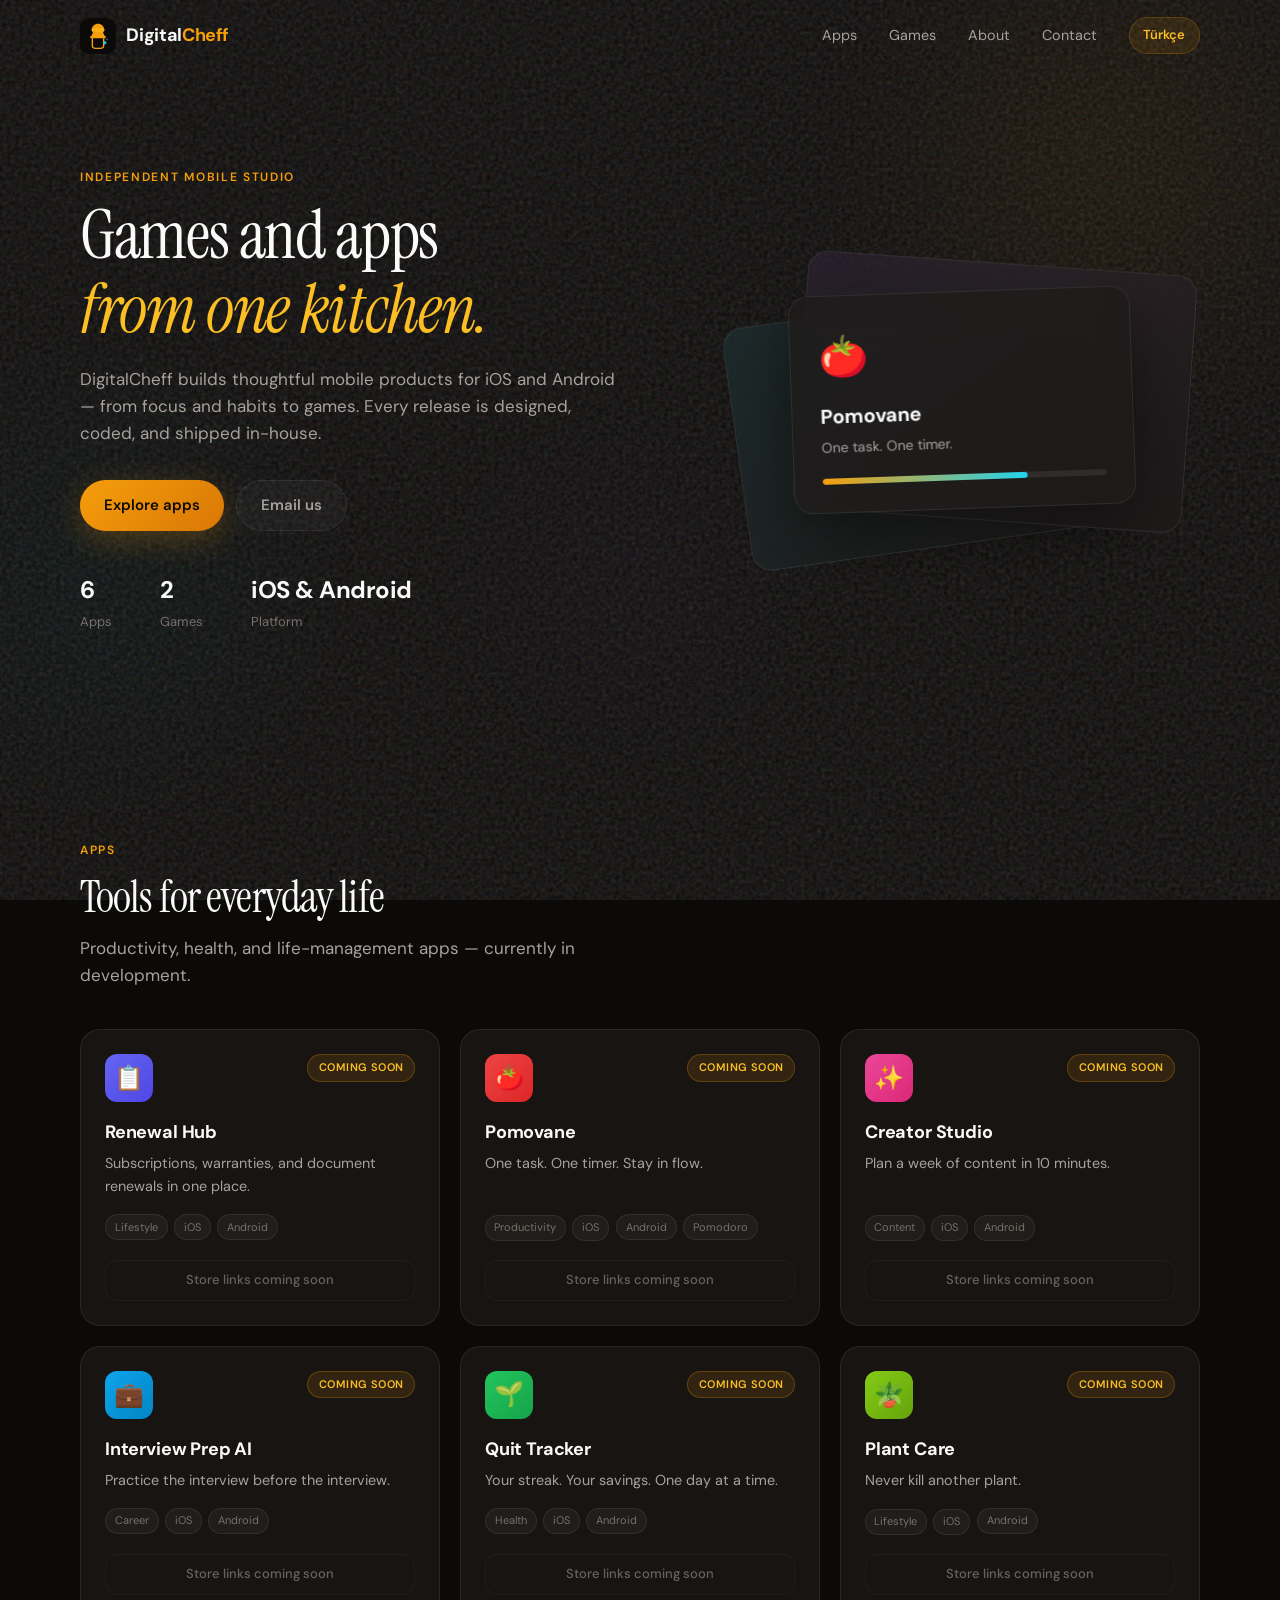
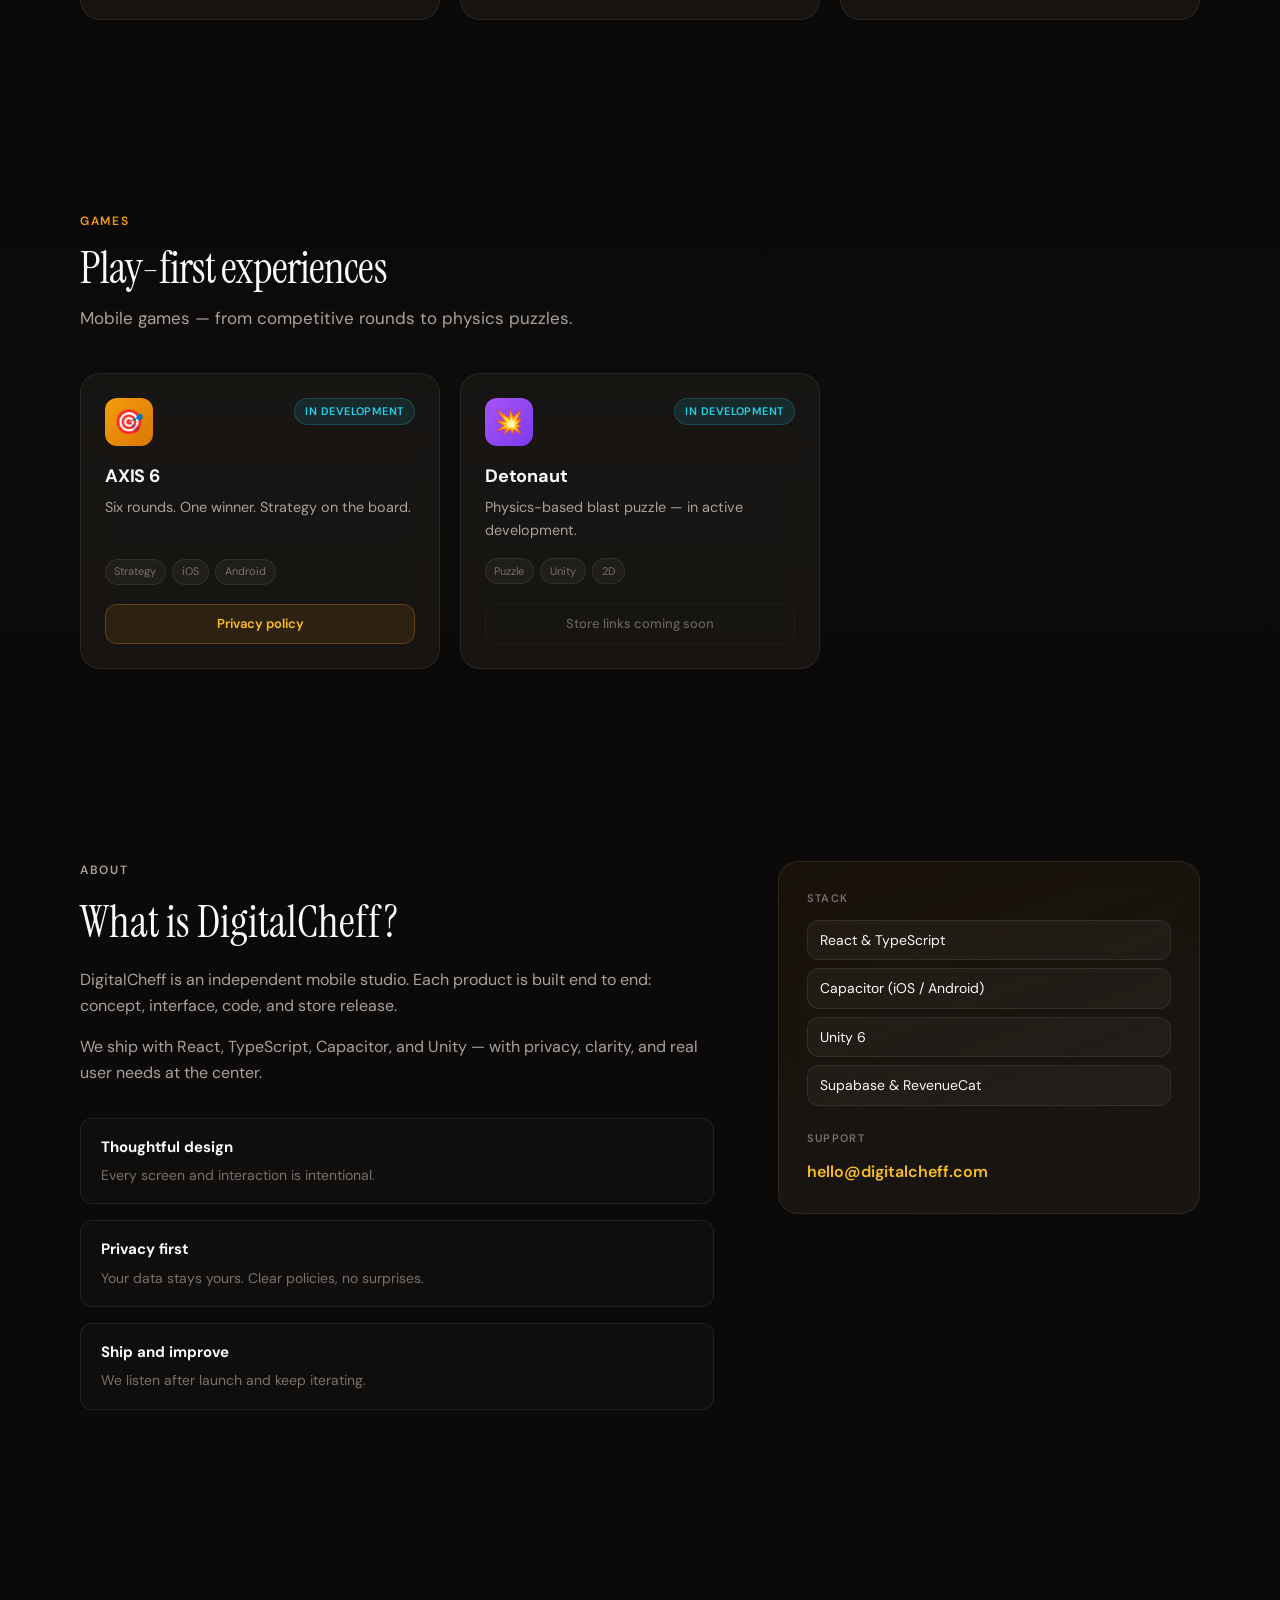
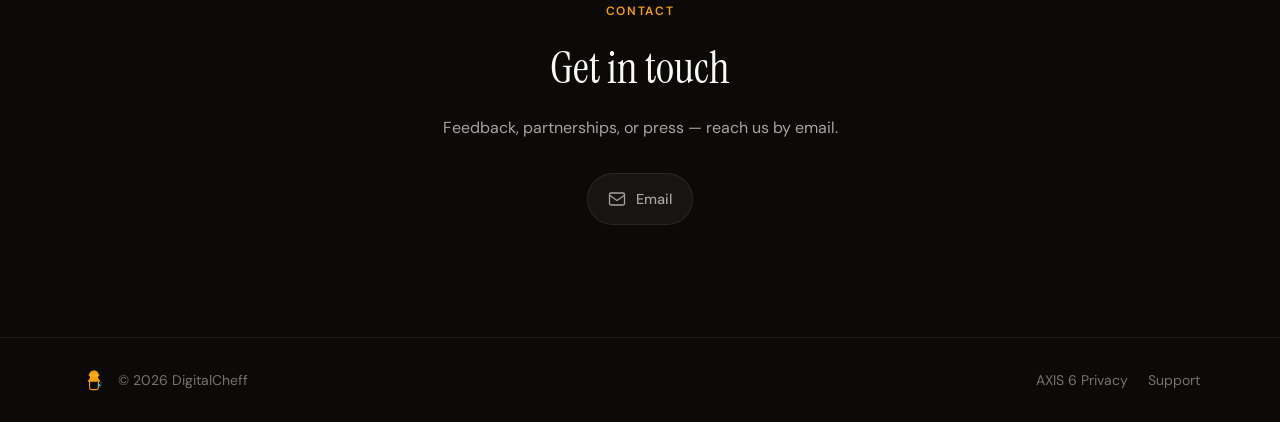
==== index.html @ 2f3b3ef0 "Add mobile hero spotlight with featured app cards. Replace broken absolute card stack on small scree" ====
<!DOCTYPE html>
<html lang="en">
<head>
  <meta charset="UTF-8">
  <meta name="viewport" content="width=device-width, initial-scale=1.0, viewport-fit=cover">
  <title>DigitalCheff — Mobile Games & Apps Studio</title>
  <meta name="description" content="DigitalCheff — independent mobile games and apps studio. Pomovane, Renewal Hub, AXIS 6, and more.">
  <meta name="theme-color" content="#0c0a09">
  <meta property="og:title" content="DigitalCheff">
  <meta property="og:description" content="Independent mobile studio — products we design, build, and ship for iOS and Android.">
  <meta property="og:type" content="website">
  <meta property="og:url" content="https://digitalcheff.com">
  <link rel="icon" href="/favicon.svg" type="image/svg+xml">
  <link rel="preconnect" href="https://fonts.googleapis.com">
  <link rel="preconnect" href="https://fonts.gstatic.com" crossorigin>
  <link href="https://fonts.googleapis.com/css2?family=DM+Sans:ital,opsz,wght@0,9..40,400;0,9..40,500;0,9..40,600;0,9..40,700;1,9..40,400&family=Instrument+Serif:ital@0;1&display=swap" rel="stylesheet">
  <link rel="stylesheet" href="/assets/css/style.css?v=5">
</head>
<body>
  <a class="skip-link" href="#main" data-i18n="skip">Skip to content</a>

  <div class="ambient" aria-hidden="true">
    <div class="ambient__orb ambient__orb--1"></div>
    <div class="ambient__orb ambient__orb--2"></div>
    <div class="ambient__orb ambient__orb--3"></div>
    <div class="ambient__noise"></div>
  </div>

  <header class="site-header" id="top">
    <div class="container site-header__inner">
      <a class="brand" href="#top" data-i18n-aria="brandAria">
        <img class="brand__mark" src="/favicon.svg" alt="" width="36" height="36">
        <span class="brand__text">Digital<span class="brand__accent">Cheff</span></span>
      </a>
      <nav class="site-nav" aria-label="Main menu" data-i18n-aria="nav.main">
        <a href="#apps" data-i18n="nav.apps">Apps</a>
        <a href="#games" data-i18n="nav.games">Games</a>
        <a href="#about" data-i18n="nav.about">About</a>
        <a href="#contact" data-i18n="nav.contact">Contact</a>
        <button class="lang-toggle" id="lang-toggle" type="button" aria-label="Türkçe">Türkçe</button>
      </nav>
      <div class="header-actions">
        <button class="lang-toggle lang-toggle--mobile-header" id="lang-toggle-mobile" type="button" aria-label="Türkçe">TR</button>
        <button class="menu-toggle" type="button" aria-expanded="false" aria-controls="mobile-nav" data-i18n-aria="nav.menuOpen">
          <span></span><span></span>
        </button>
      </div>
    </div>
    <nav class="mobile-nav" id="mobile-nav" hidden aria-label="Mobile menu">
      <a href="#apps" data-i18n="nav.apps">Apps</a>
      <a href="#games" data-i18n="nav.games">Games</a>
      <a href="#about" data-i18n="nav.about">About</a>
      <a href="#contact" data-i18n="nav.contact">Contact</a>
    </nav>
  </header>

  <main id="main">
    <section class="hero">
      <div class="container hero__grid">
        <div class="hero__copy">
          <p class="eyebrow" data-i18n="hero.eyebrow">Independent mobile studio</p>

          <div class="hero-spotlight" aria-hidden="true">
            <article class="spotlight-card spotlight-card--lead">
              <div class="spotlight-card__icon">🍅</div>
              <div class="spotlight-card__body">
                <p class="spotlight-card__eyebrow" data-i18n="hero.spotlightLabel">Featured app</p>
                <p class="spotlight-card__name">Pomovane</p>
                <p class="spotlight-card__tag" data-i18n="hero.spotlightPomovane">One task. One timer. Stay in flow.</p>
                <div class="spotlight-card__bar" role="presentation"><span></span></div>
              </div>
            </article>
            <div class="spotlight-row">
              <article class="spotlight-card spotlight-card--compact">
                <span class="spotlight-card__chip" style="background: linear-gradient(135deg, #f59e0b, #d97706)">🎯</span>
                <span class="spotlight-card__compact-name">AXIS 6</span>
              </article>
              <article class="spotlight-card spotlight-card--compact">
                <span class="spotlight-card__chip" style="background: linear-gradient(135deg, #6366f1, #4f46e5)">📋</span>
                <span class="spotlight-card__compact-name">Renewal Hub</span>
              </article>
            </div>
          </div>

          <h1 class="hero__title">
            <span data-i18n="hero.titleBefore">Games and apps</span><br>
            <em data-i18n="hero.titleEm">from one kitchen.</em>
          </h1>
          <p class="hero__lead" data-i18n="hero.lead">
            DigitalCheff builds thoughtful mobile products for iOS and Android — from focus and habits to games. Every release is designed, coded, and shipped in-house.
          </p>
          <div class="hero__actions">
            <a class="btn btn--primary" href="#apps" data-i18n="hero.cta">Explore apps</a>
            <a class="btn btn--ghost" href="mailto:hello@digitalcheff.com" data-i18n="hero.emailCta">Email us</a>
          </div>
          <dl class="hero__stats">
            <div>
              <dt>6</dt>
              <dd data-i18n="hero.statApps">Apps</dd>
            </div>
            <div>
              <dt>2</dt>
              <dd data-i18n="hero.statGames">Games</dd>
            </div>
            <div>
              <dt>iOS &amp; Android</dt>
              <dd data-i18n="hero.statPlatform">Platform</dd>
            </div>
          </dl>
        </div>
        <div class="hero__visual hero__visual--desktop" aria-hidden="true">
          <div class="hero-stack">
            <div class="hero-card hero-card--back"></div>
            <div class="hero-card hero-card--mid"></div>
            <div class="hero-card hero-card--front">
              <div class="hero-card__icon">🍅</div>
              <p class="hero-card__label">Pomovane</p>
              <p class="hero-card__tag">One task. One timer.</p>
              <div class="hero-card__bar" role="presentation"><span></span></div>
            </div>
          </div>
        </div>
      </div>
    </section>

    <section class="section" id="apps">
      <div class="container">
        <header class="section__header reveal">
          <p class="eyebrow" data-i18n="apps.eyebrow">Apps</p>
          <h2 data-i18n="apps.title">Tools for everyday life</h2>
          <p class="section__lead" data-i18n="apps.lead">Productivity, health, and life-management apps — currently in development.</p>
        </header>
        <div class="product-grid" id="apps-grid"></div>
      </div>
    </section>

    <section class="section section--alt" id="games">
      <div class="container">
        <header class="section__header reveal">
          <p class="eyebrow" data-i18n="games.eyebrow">Games</p>
          <h2 data-i18n="games.title">Play-first experiences</h2>
          <p class="section__lead" data-i18n="games.lead">Mobile games — from competitive rounds to physics puzzles.</p>
        </header>
        <div class="product-grid product-grid--games" id="games-grid"></div>
      </div>
    </section>

    <section class="section" id="about">
      <div class="container about">
        <div class="about__copy reveal">
          <p class="eyebrow" data-i18n="about.eyebrow">About</p>
          <h2 data-i18n="about.title">What is DigitalCheff?</h2>
          <p data-i18n="about.p1">
            DigitalCheff is an independent mobile studio. Each product is built end to end: concept, interface, code, and store release.
          </p>
          <p data-i18n="about.p2">
            We ship with React, TypeScript, Capacitor, and Unity — with privacy, clarity, and real user needs at the center.
          </p>
          <ul class="about__values" id="about-values"></ul>
        </div>
        <aside class="about__panel reveal reveal--delay">
          <div class="about__panel-inner">
            <p class="about__panel-label" data-i18n="about.tech">Stack</p>
            <ul class="tech-list">
              <li>React &amp; TypeScript</li>
              <li>Capacitor (iOS / Android)</li>
              <li>Unity 6</li>
              <li>Supabase &amp; RevenueCat</li>
            </ul>
            <p class="about__panel-label" data-i18n="about.support">Support</p>
            <a class="about__email" href="mailto:hello@digitalcheff.com">hello@digitalcheff.com</a>
          </div>
        </aside>
      </div>
    </section>

    <section class="section section--contact" id="contact">
      <div class="container contact reveal">
        <div class="contact__inner">
          <p class="eyebrow" data-i18n="contact.eyebrow">Contact</p>
          <h2 data-i18n="contact.title">Get in touch</h2>
          <p class="contact__lead" data-i18n="contact.lead">Feedback, partnerships, or press — reach us by email.</p>
          <div class="social-grid" id="social-grid"></div>
        </div>
      </div>
    </section>
  </main>

  <footer class="site-footer">
    <div class="container site-footer__inner">
      <div class="site-footer__brand">
        <img src="/favicon.svg" alt="" width="28" height="28">
        <span>© <span id="year"></span> DigitalCheff</span>
      </div>
      <nav class="site-footer__links" aria-label="Footer links" data-i18n-aria="nav.footer">
        <a href="/axis6-privacy/" data-i18n="footer.axisPrivacy">AXIS 6 Privacy</a>
        <a href="mailto:hello@digitalcheff.com" data-i18n="footer.support">Support</a>
      </nav>
    </div>
  </footer>

  <script src="/assets/js/main.js?v=5" type="module"></script>
</body>
</html>
---- assets/css/style.css ----
/* DigitalCheff — portfolio site */

:root {
  --bg: #0c0a09;
  --bg-elevated: #14110f;
  --bg-card: rgba(28, 25, 23, 0.72);
  --border: rgba(255, 255, 255, 0.08);
  --border-hover: rgba(245, 158, 11, 0.35);
  --text: #fafaf9;
  --text-muted: #a8a29e;
  --text-dim: #78716c;
  --amber: #f59e0b;
  --amber-soft: #fbbf24;
  --amber-glow: rgba(245, 158, 11, 0.18);
  --cyan: #22d3ee;
  --radius: 1.25rem;
  --radius-sm: 0.75rem;
  --font-sans: "DM Sans", ui-sans-serif, system-ui, sans-serif;
  --font-display: "Instrument Serif", Georgia, serif;
  --header-h: 4.5rem;
  --container: min(1120px, calc(100% - 2.5rem));
  --ease: cubic-bezier(0.22, 1, 0.36, 1);
}

*, *::before, *::after { box-sizing: border-box; }

html {
  scroll-behavior: smooth;
  -webkit-text-size-adjust: 100%;
}

body {
  margin: 0;
  font-family: var(--font-sans);
  font-size: 1rem;
  line-height: 1.6;
  color: var(--text);
  background: var(--bg);
  overflow-x: hidden;
}

img { display: block; max-width: 100%; }

a { color: inherit; text-decoration: none; }

button { font: inherit; cursor: pointer; border: none; background: none; color: inherit; }

.container { width: var(--container); margin-inline: auto; }

.skip-link {
  position: absolute;
  left: -9999px;
  top: 0;
  z-index: 100;
  padding: 0.75rem 1rem;
  background: var(--amber);
  color: var(--bg);
  border-radius: var(--radius-sm);
}
.skip-link:focus { left: 1rem; top: 1rem; }

/* Ambient background */
.ambient {
  position: fixed;
  inset: 0;
  z-index: -1;
  overflow: hidden;
  pointer-events: none;
}

.ambient__orb {
  position: absolute;
  border-radius: 50%;
  filter: blur(80px);
  opacity: 0.45;
}

.ambient__orb--1 {
  width: 42vw;
  height: 42vw;
  top: -12%;
  right: -8%;
  background: radial-gradient(circle, var(--amber-glow), transparent 70%);
}

.ambient__orb--2 {
  width: 36vw;
  height: 36vw;
  bottom: 10%;
  left: -10%;
  background: radial-gradient(circle, rgba(34, 211, 238, 0.12), transparent 70%);
}

.ambient__orb--3 {
  width: 28vw;
  height: 28vw;
  top: 45%;
  left: 35%;
  background: radial-gradient(circle, rgba(168, 85, 247, 0.08), transparent 70%);
}

.ambient__noise {
  position: absolute;
  inset: 0;
  opacity: 0.35;
  background-image: url("data:image/svg+xml,%3Csvg viewBox='0 0 256 256' xmlns='http://www.w3.org/2000/svg'%3E%3Cfilter id='n'%3E%3CfeTurbulence type='fractalNoise' baseFrequency='0.85' numOctaves='4' stitchTiles='stitch'/%3E%3C/filter%3E%3Crect width='100%25' height='100%25' filter='url(%23n)' opacity='0.5'/%3E%3C/svg%3E");
}

/* Header */
.site-header {
  position: sticky;
  top: 0;
  z-index: 50;
  height: var(--header-h);
  padding-top: env(safe-area-inset-top, 0);
  border-bottom: 1px solid transparent;
  transition: border-color 0.3s var(--ease), background 0.3s var(--ease), backdrop-filter 0.3s;
}

.site-header.is-scrolled {
  background: rgba(12, 10, 9, 0.82);
  backdrop-filter: blur(16px);
  border-bottom-color: var(--border);
}

.site-header__inner {
  display: flex;
  align-items: center;
  justify-content: space-between;
  height: 100%;
}

.brand {
  display: flex;
  align-items: center;
  gap: 0.65rem;
  font-weight: 700;
  font-size: 1.125rem;
  letter-spacing: -0.02em;
}

.brand__mark { border-radius: 0.5rem; }

.brand__accent { color: var(--amber); }

.site-nav {
  display: flex;
  align-items: center;
  gap: 2rem;
}

.site-nav a {
  font-size: 0.9rem;
  color: var(--text-muted);
  transition: color 0.2s;
}

.site-nav a:hover { color: var(--text); }

.lang-toggle {
  padding: 0.45rem 0.85rem;
  border-radius: 999px;
  font-size: 0.8125rem;
  font-weight: 600;
  color: var(--amber-soft);
  background: rgba(245, 158, 11, 0.1);
  border: 1px solid rgba(245, 158, 11, 0.22);
  transition: background 0.2s, color 0.2s, border-color 0.2s;
}

.lang-toggle:hover {
  background: rgba(245, 158, 11, 0.18);
  color: var(--text);
}

.header-actions {
  display: none;
  align-items: center;
  gap: 0.5rem;
}

.lang-toggle--mobile-header { display: none; }

.menu-toggle {
  display: none;
  flex-direction: column;
  gap: 5px;
  padding: 0.5rem;
}

.menu-toggle span {
  display: block;
  width: 22px;
  height: 2px;
  background: var(--text);
  border-radius: 2px;
  transition: transform 0.25s var(--ease), opacity 0.25s;
}

.menu-toggle[aria-expanded="true"] span:first-child {
  transform: translateY(3.5px) rotate(45deg);
}
.menu-toggle[aria-expanded="true"] span:last-child {
  transform: translateY(-3.5px) rotate(-45deg);
}

.mobile-nav {
  display: none;
  flex-direction: column;
  gap: 0.25rem;
  padding: 0.75rem 1.25rem 1.25rem;
  border-bottom: 1px solid var(--border);
  background: rgba(12, 10, 9, 0.95);
  backdrop-filter: blur(16px);
}

.mobile-nav:not([hidden]) { display: flex; }

.mobile-nav a {
  padding: 0.75rem 0;
  color: var(--text-muted);
  font-size: 1rem;
  border-bottom: 1px solid var(--border);
}
.mobile-nav a:last-child { border-bottom: none; }

/* Typography helpers */
.eyebrow {
  margin: 0 0 0.75rem;
  font-size: 0.75rem;
  font-weight: 600;
  letter-spacing: 0.14em;
  text-transform: uppercase;
  color: var(--amber);
}

/* Hero */
.hero {
  padding: clamp(3rem, 8vw, 6rem) 0 clamp(4rem, 10vw, 7rem);
}

.hero__grid {
  display: grid;
  grid-template-columns: 1.1fr 0.9fr;
  gap: clamp(2rem, 5vw, 4rem);
  align-items: center;
}

.hero__title {
  margin: 0 0 1.25rem;
  font-family: var(--font-display);
  font-size: clamp(2.5rem, 5.5vw, 4.25rem);
  font-weight: 400;
  line-height: 1.08;
  letter-spacing: -0.02em;
}

.hero__title em {
  font-style: italic;
  color: var(--amber-soft);
}

.hero__lead {
  margin: 0 0 2rem;
  max-width: 34rem;
  font-size: 1.0625rem;
  color: var(--text-muted);
}

.hero__actions {
  display: flex;
  flex-wrap: wrap;
  gap: 0.75rem;
  margin-bottom: 2.5rem;
}

.btn {
  display: inline-flex;
  align-items: center;
  justify-content: center;
  padding: 0.8rem 1.5rem;
  border-radius: 999px;
  font-size: 0.9375rem;
  font-weight: 600;
  transition: transform 0.2s var(--ease), background 0.2s, border-color 0.2s, box-shadow 0.2s;
}

.btn:active { transform: scale(0.98); }

.btn--primary {
  background: linear-gradient(135deg, var(--amber), #d97706);
  color: var(--bg);
  box-shadow: 0 8px 32px rgba(245, 158, 11, 0.25);
}

.btn--primary:hover {
  box-shadow: 0 12px 40px rgba(245, 158, 11, 0.35);
}

.btn--ghost {
  border: 1px solid var(--border);
  color: var(--text-muted);
  background: rgba(255, 255, 255, 0.03);
}

.btn--ghost:hover {
  border-color: var(--border-hover);
  color: var(--text);
}

.hero__stats {
  display: flex;
  gap: clamp(1.5rem, 4vw, 3rem);
  margin: 0;
}

.hero__stats dt {
  margin: 0;
  font-size: 1.5rem;
  font-weight: 700;
  color: var(--text);
  letter-spacing: -0.02em;
}

.hero__stats dd {
  margin: 0.15rem 0 0;
  font-size: 0.8125rem;
  color: var(--text-dim);
}

/* Hero visual cards — desktop stack */
.hero__visual--desktop {
  position: relative;
  min-height: 340px;
  display: flex;
  align-items: center;
  justify-content: center;
}

.hero-stack {
  position: relative;
  width: 100%;
  height: 100%;
  min-height: 340px;
  display: flex;
  align-items: center;
  justify-content: center;
}

.hero-card {
  position: absolute;
  border-radius: var(--radius);
  border: 1px solid var(--border);
  background: var(--bg-card);
  backdrop-filter: blur(20px);
}

.hero-card--back {
  width: 78%;
  height: 72%;
  transform: rotate(-8deg) translate(-12%, 8%);
  background: linear-gradient(145deg, rgba(34, 211, 238, 0.08), rgba(28, 25, 23, 0.6));
}

.hero-card--mid {
  width: 82%;
  height: 76%;
  transform: rotate(4deg) translate(8%, -4%);
  background: linear-gradient(145deg, rgba(168, 85, 247, 0.08), rgba(28, 25, 23, 0.65));
}

.hero-card--front {
  width: 72%;
  padding: 1.75rem;
  transform: rotate(-2deg);
  box-shadow: 0 24px 64px rgba(0, 0, 0, 0.45);
}

.hero-card__icon {
  font-size: 2.5rem;
  margin-bottom: 0.75rem;
}

.hero-card__label {
  margin: 0;
  font-weight: 700;
  font-size: 1.25rem;
}

.hero-card__tag {
  margin: 0.25rem 0 1.25rem;
  font-size: 0.875rem;
  color: var(--text-muted);
}

.hero-card__bar {
  height: 6px;
  border-radius: 999px;
  background: rgba(255, 255, 255, 0.08);
  overflow: hidden;
}

.hero-card__bar span {
  display: block;
  width: 72%;
  height: 100%;
  border-radius: inherit;
  background: linear-gradient(90deg, var(--amber), var(--cyan));
}

/* Mobile hero spotlight */
.hero-spotlight {
  display: none;
}

.spotlight-card--lead {
  display: flex;
  gap: 1rem;
  align-items: flex-start;
  padding: 1.1rem 1.15rem;
  border-radius: var(--radius);
  border: 1px solid rgba(245, 158, 11, 0.28);
  background:
    linear-gradient(145deg, rgba(245, 158, 11, 0.12), rgba(28, 25, 23, 0.94));
  box-shadow:
    0 18px 44px rgba(0, 0, 0, 0.32),
    inset 0 1px 0 rgba(255, 255, 255, 0.06);
}

.spotlight-card__icon {
  width: 3.35rem;
  height: 3.35rem;
  display: grid;
  place-items: center;
  font-size: 1.7rem;
  border-radius: 0.9rem;
  background: linear-gradient(135deg, #ef4444, #b91c1c);
  box-shadow: 0 8px 20px rgba(239, 68, 68, 0.28);
  flex-shrink: 0;
}

.spotlight-card__body {
  flex: 1;
  min-width: 0;
}

.spotlight-card__eyebrow {
  margin: 0 0 0.2rem;
  font-size: 0.625rem;
  font-weight: 700;
  letter-spacing: 0.12em;
  text-transform: uppercase;
  color: var(--amber-soft);
}

.spotlight-card__name {
  margin: 0;
  font-size: 1.125rem;
  font-weight: 700;
  letter-spacing: -0.02em;
}

.spotlight-card__tag {
  margin: 0.2rem 0 0.75rem;
  font-size: 0.8125rem;
  line-height: 1.45;
  color: var(--text-muted);
}

.spotlight-card__bar {
  height: 5px;
  border-radius: 999px;
  background: rgba(255, 255, 255, 0.08);
  overflow: hidden;
}

.spotlight-card__bar span {
  display: block;
  width: 68%;
  height: 100%;
  border-radius: inherit;
  background: linear-gradient(90deg, var(--amber), var(--cyan));
}

.spotlight-row {
  display: grid;
  grid-template-columns: 1fr 1fr;
  gap: 0.65rem;
}

.spotlight-card--compact {
  display: flex;
  align-items: center;
  gap: 0.6rem;
  padding: 0.8rem 0.85rem;
  border-radius: var(--radius-sm);
  border: 1px solid var(--border);
  background: rgba(28, 25, 23, 0.82);
  min-width: 0;
}

.spotlight-card__chip {
  width: 2rem;
  height: 2rem;
  display: grid;
  place-items: center;
  border-radius: 0.55rem;
  font-size: 1rem;
  flex-shrink: 0;
}

.spotlight-card__compact-name {
  font-size: 0.8125rem;
  font-weight: 600;
  color: var(--text);
  white-space: nowrap;
  overflow: hidden;
  text-overflow: ellipsis;
}

/* Sections */
.section {
  padding: clamp(4rem, 8vw, 6rem) 0;
}

.section--alt {
  background: linear-gradient(180deg, transparent, rgba(255, 255, 255, 0.015), transparent);
}

.section--contact {
  padding-bottom: clamp(5rem, 10vw, 7rem);
}

.section__header {
  max-width: 36rem;
  margin-bottom: 2.5rem;
}

.section__header h2 {
  margin: 0 0 0.75rem;
  font-family: var(--font-display);
  font-size: clamp(2rem, 4vw, 2.75rem);
  font-weight: 400;
  line-height: 1.15;
  letter-spacing: -0.02em;
}

.section__lead {
  margin: 0;
  color: var(--text-muted);
  font-size: 1.0625rem;
}

/* Product grid */
.product-grid {
  display: grid;
  grid-template-columns: repeat(auto-fill, minmax(min(100%, 17.5rem), 1fr));
  gap: 1.25rem;
}

.product-card {
  position: relative;
  display: flex;
  flex-direction: column;
  padding: 1.5rem;
  border-radius: var(--radius);
  border: 1px solid var(--border);
  background: var(--bg-card);
  backdrop-filter: blur(16px);
  transition: transform 0.35s var(--ease), border-color 0.35s, box-shadow 0.35s;
}

.product-card:hover {
  transform: translateY(-4px);
  border-color: var(--border-hover);
  box-shadow: 0 20px 48px rgba(0, 0, 0, 0.35);
}

.product-card__top {
  display: flex;
  align-items: flex-start;
  justify-content: space-between;
  gap: 1rem;
  margin-bottom: 1rem;
}

.product-card__icon {
  width: 3rem;
  height: 3rem;
  display: grid;
  place-items: center;
  border-radius: var(--radius-sm);
  font-size: 1.5rem;
  flex-shrink: 0;
}

.product-card__badge {
  padding: 0.25rem 0.65rem;
  border-radius: 999px;
  font-size: 0.6875rem;
  font-weight: 600;
  letter-spacing: 0.04em;
  text-transform: uppercase;
  white-space: nowrap;
}

.badge--live {
  background: rgba(34, 197, 94, 0.15);
  color: #4ade80;
  border: 1px solid rgba(34, 197, 94, 0.25);
}

.badge--soon {
  background: rgba(245, 158, 11, 0.12);
  color: var(--amber-soft);
  border: 1px solid rgba(245, 158, 11, 0.25);
}

.badge--dev {
  background: rgba(34, 211, 238, 0.1);
  color: var(--cyan);
  border: 1px solid rgba(34, 211, 238, 0.2);
}

.product-card__name {
  margin: 0 0 0.35rem;
  font-size: 1.125rem;
  font-weight: 700;
  letter-spacing: -0.01em;
}

.product-card__tagline {
  margin: 0 0 1rem;
  font-size: 0.9rem;
  color: var(--text-muted);
  flex-grow: 1;
}

.product-card__meta {
  display: flex;
  flex-wrap: wrap;
  gap: 0.4rem;
  margin-bottom: 1.25rem;
}

.product-card__tag {
  padding: 0.2rem 0.55rem;
  border-radius: 999px;
  font-size: 0.6875rem;
  color: var(--text-dim);
  background: rgba(255, 255, 255, 0.04);
  border: 1px solid var(--border);
}

.product-card__links {
  display: flex;
  gap: 0.5rem;
  margin-top: auto;
}

.product-card__link {
  flex: 1;
  text-align: center;
  padding: 0.55rem 0.75rem;
  border-radius: var(--radius-sm);
  font-size: 0.8125rem;
  font-weight: 600;
  border: 1px solid var(--border);
  color: var(--text-muted);
  transition: background 0.2s, color 0.2s, border-color 0.2s;
}

.product-card__link:hover {
  background: rgba(255, 255, 255, 0.05);
  color: var(--text);
  border-color: var(--border-hover);
}

.product-card__link--primary {
  background: rgba(245, 158, 11, 0.1);
  border-color: rgba(245, 158, 11, 0.25);
  color: var(--amber-soft);
}

.product-card__link--primary:hover {
  background: rgba(245, 158, 11, 0.18);
  color: var(--text);
}

.product-card__link--muted {
  opacity: 0.55;
  pointer-events: none;
  font-weight: 500;
}

/* About */
.about {
  display: grid;
  grid-template-columns: 1.2fr 0.8fr;
  gap: clamp(2rem, 5vw, 4rem);
  align-items: start;
}

.about__copy h2 {
  margin: 0 0 1.25rem;
  font-family: var(--font-display);
  font-size: clamp(2rem, 4vw, 2.75rem);
  font-weight: 400;
  line-height: 1.15;
}

.about__copy p {
  margin: 0 0 1rem;
  color: var(--text-muted);
}

.about__values {
  list-style: none;
  margin: 2rem 0 0;
  padding: 0;
  display: grid;
  gap: 1rem;
}

.about__values li {
  padding: 1rem 1.25rem;
  border-radius: var(--radius-sm);
  border: 1px solid var(--border);
  background: rgba(255, 255, 255, 0.02);
}

.about__values strong {
  display: block;
  margin-bottom: 0.2rem;
  font-size: 0.9375rem;
}

.about__values span {
  font-size: 0.875rem;
  color: var(--text-dim);
}

.about__panel-inner {
  padding: 1.75rem;
  border-radius: var(--radius);
  border: 1px solid var(--border);
  background: linear-gradient(160deg, rgba(245, 158, 11, 0.06), rgba(28, 25, 23, 0.8));
  backdrop-filter: blur(16px);
}

.about__panel-label {
  margin: 0 0 0.75rem;
  font-size: 0.6875rem;
  font-weight: 600;
  letter-spacing: 0.12em;
  text-transform: uppercase;
  color: var(--text-dim);
}

.about__panel-label:not(:first-child) {
  margin-top: 1.5rem;
}

.tech-list {
  list-style: none;
  margin: 0;
  padding: 0;
  display: grid;
  gap: 0.5rem;
}

.tech-list li {
  padding: 0.5rem 0.75rem;
  border-radius: var(--radius-sm);
  font-size: 0.875rem;
  background: rgba(255, 255, 255, 0.04);
  border: 1px solid var(--border);
}

.about__email {
  display: inline-block;
  font-size: 1rem;
  font-weight: 600;
  color: var(--amber-soft);
  transition: color 0.2s;
}

.about__email:hover { color: var(--text); }

/* Contact */
.contact__inner {
  max-width: 40rem;
  margin-inline: auto;
  text-align: center;
}

.contact__inner h2 {
  margin: 0 0 0.75rem;
  font-family: var(--font-display);
  font-size: clamp(2rem, 4vw, 2.75rem);
  font-weight: 400;
}

.contact__lead {
  margin: 0 0 2rem;
  color: var(--text-muted);
}

.social-grid {
  display: flex;
  flex-wrap: wrap;
  justify-content: center;
  gap: 0.75rem;
}

.social-link {
  display: inline-flex;
  align-items: center;
  gap: 0.6rem;
  padding: 0.85rem 1.25rem;
  border-radius: 999px;
  border: 1px solid var(--border);
  background: var(--bg-card);
  font-size: 0.9rem;
  font-weight: 500;
  color: var(--text-muted);
  transition: transform 0.25s var(--ease), border-color 0.25s, color 0.25s, background 0.25s;
}

.social-link:hover {
  transform: translateY(-2px);
  border-color: var(--border-hover);
  color: var(--text);
  background: rgba(255, 255, 255, 0.05);
}

.social-link svg {
  width: 1.125rem;
  height: 1.125rem;
  flex-shrink: 0;
}

/* Footer */
.site-footer {
  border-top: 1px solid var(--border);
  padding: 1.75rem 0;
}

.site-footer__inner {
  display: flex;
  flex-wrap: wrap;
  align-items: center;
  justify-content: space-between;
  gap: 1rem;
}

.site-footer__brand {
  display: flex;
  align-items: center;
  gap: 0.6rem;
  font-size: 0.875rem;
  color: var(--text-dim);
}

.site-footer__links {
  display: flex;
  flex-wrap: wrap;
  gap: 1.25rem;
}

.site-footer__links a {
  font-size: 0.875rem;
  color: var(--text-dim);
  transition: color 0.2s;
}

.site-footer__links a:hover { color: var(--text-muted); }

/* Reveal animations — progressive enhancement only */
.reveal {
  opacity: 1;
  transform: none;
}

html.js-reveal .reveal {
  opacity: 0;
  transform: translateY(16px);
  transition: opacity 0.55s var(--ease), transform 0.55s var(--ease);
}

html.js-reveal .reveal.is-visible {
  opacity: 1;
  transform: translateY(0);
}

.reveal--delay { transition-delay: 0.1s; }

/* Responsive */
@media (max-width: 900px) {
  .hero__visual--desktop {
    display: none !important;
  }

  .hero-spotlight {
    display: grid;
    gap: 0.7rem;
    margin-bottom: 1.35rem;
  }

  .hero__grid,
  .about {
    grid-template-columns: 1fr;
  }

  .hero {
    padding: 1.25rem 0 2.25rem;
  }

  .hero__grid {
    gap: 0;
  }

  .hero__title {
    font-size: clamp(1.85rem, 7.8vw, 2.65rem);
    line-height: 1.14;
    margin-bottom: 1rem;
  }

  .hero__lead {
    font-size: 0.98rem;
    line-height: 1.65;
    margin-bottom: 1.35rem;
  }

  .hero__actions {
    margin-bottom: 1.5rem;
  }

  .hero__stats {
    display: grid;
    grid-template-columns: repeat(3, minmax(0, 1fr));
    gap: 0.65rem;
  }

  .hero__stats dt {
    font-size: 1.1rem;
  }

  .hero__stats dd {
    font-size: 0.7rem;
    line-height: 1.3;
  }

  .section {
    padding: 2.75rem 0;
  }

  .section__header h2 {
    font-size: clamp(1.65rem, 6.5vw, 2.2rem);
  }

  .site-nav { display: none; }
  .header-actions { display: flex; }
  .lang-toggle--mobile-header { display: inline-flex; }
  .menu-toggle { display: flex; }
}

@media (max-width: 520px) {
  :root {
    --container: calc(100% - 1.25rem);
    --header-h: 4rem;
  }

  .brand {
    font-size: 1rem;
    gap: 0.5rem;
  }

  .brand__mark {
    width: 32px;
    height: 32px;
  }

  .hero__actions {
    flex-direction: column;
    align-items: stretch;
  }

  .btn {
    width: 100%;
    padding: 0.85rem 1.25rem;
  }

  .hero__stats {
    grid-template-columns: 1fr;
    gap: 0.85rem;
  }

  .hero__stats > div {
    display: flex;
    align-items: baseline;
    gap: 0.5rem;
  }

  .hero__stats dd {
    margin: 0;
  }

  .product-grid {
    grid-template-columns: 1fr;
  }

  .product-card__links {
    flex-direction: column;
  }

  .site-footer__inner {
    flex-direction: column;
    align-items: flex-start;
  }
}

@media (prefers-reduced-motion: reduce) {
  html { scroll-behavior: auto; }
  html.js-reveal .reveal {
    opacity: 1;
    transform: none;
    transition: none;
  }
  .product-card:hover,
  .social-link:hover,
  .btn:active {
    transform: none;
  }
}
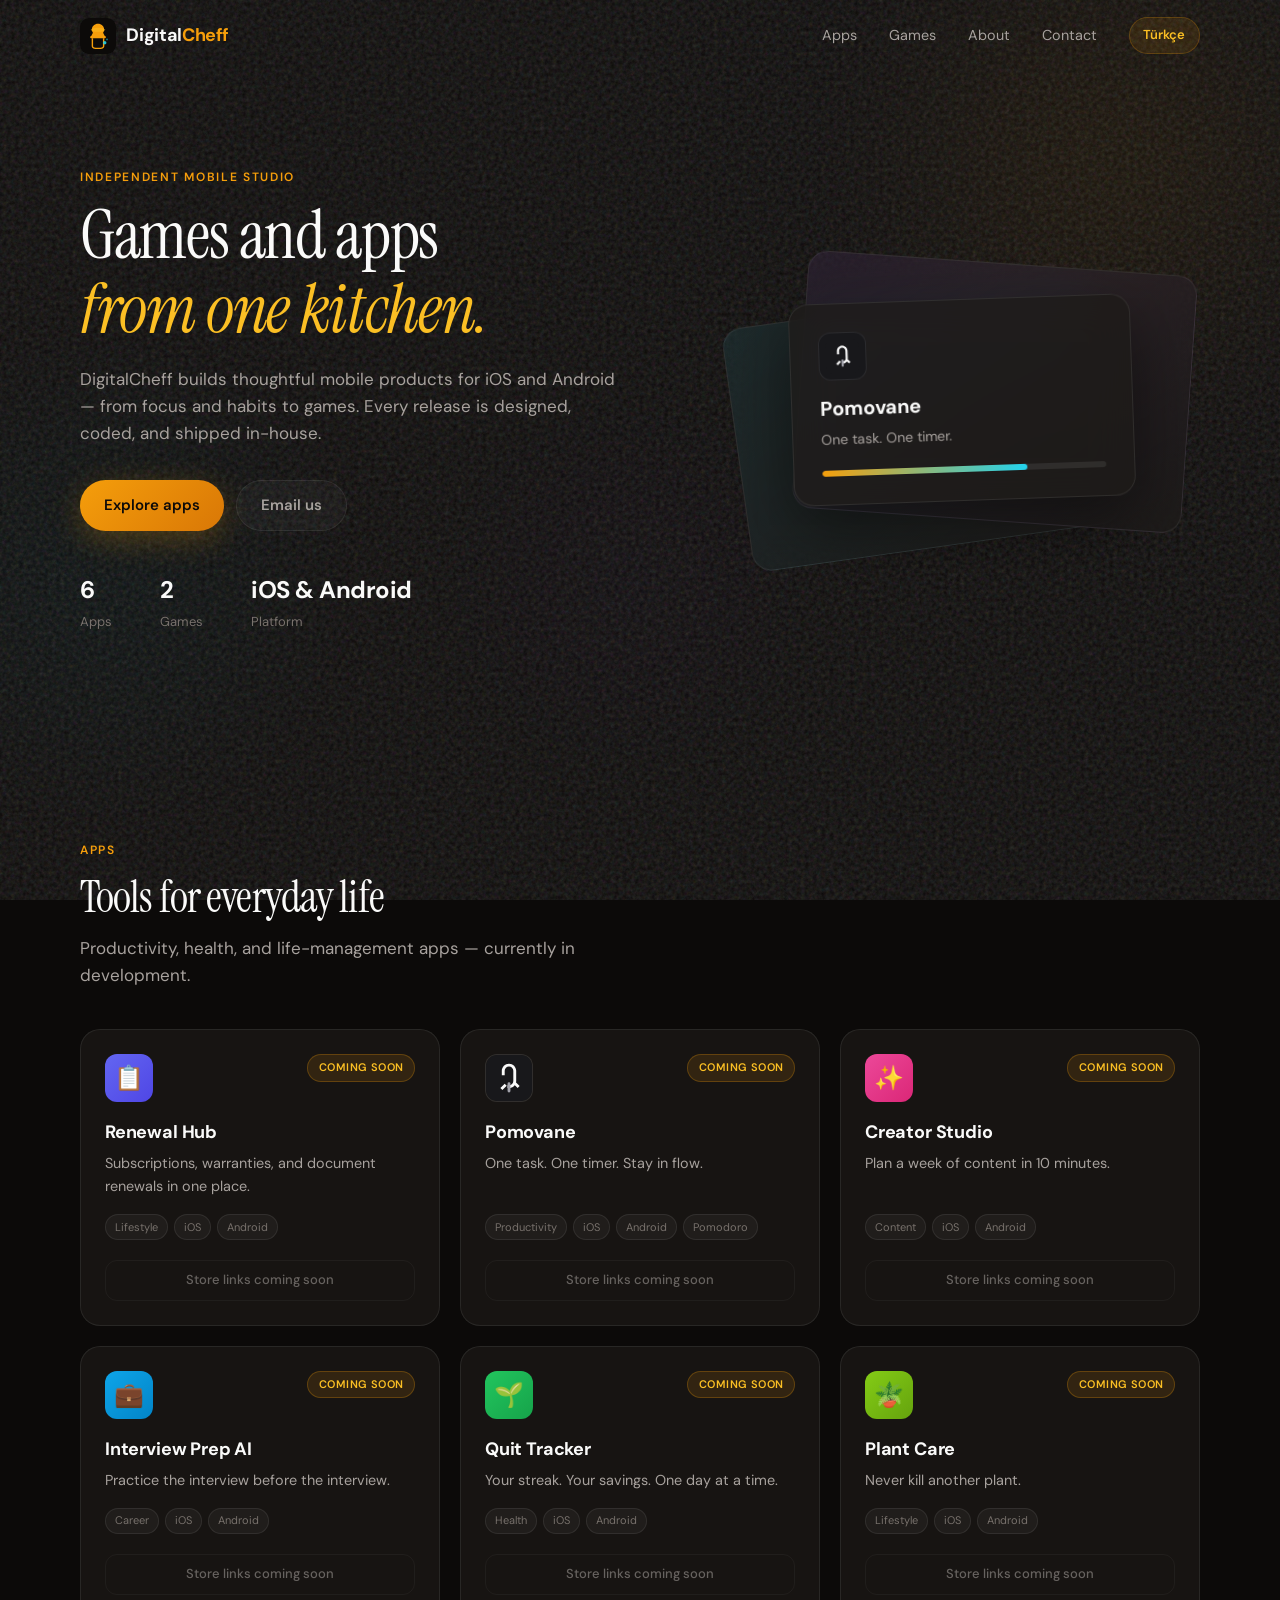
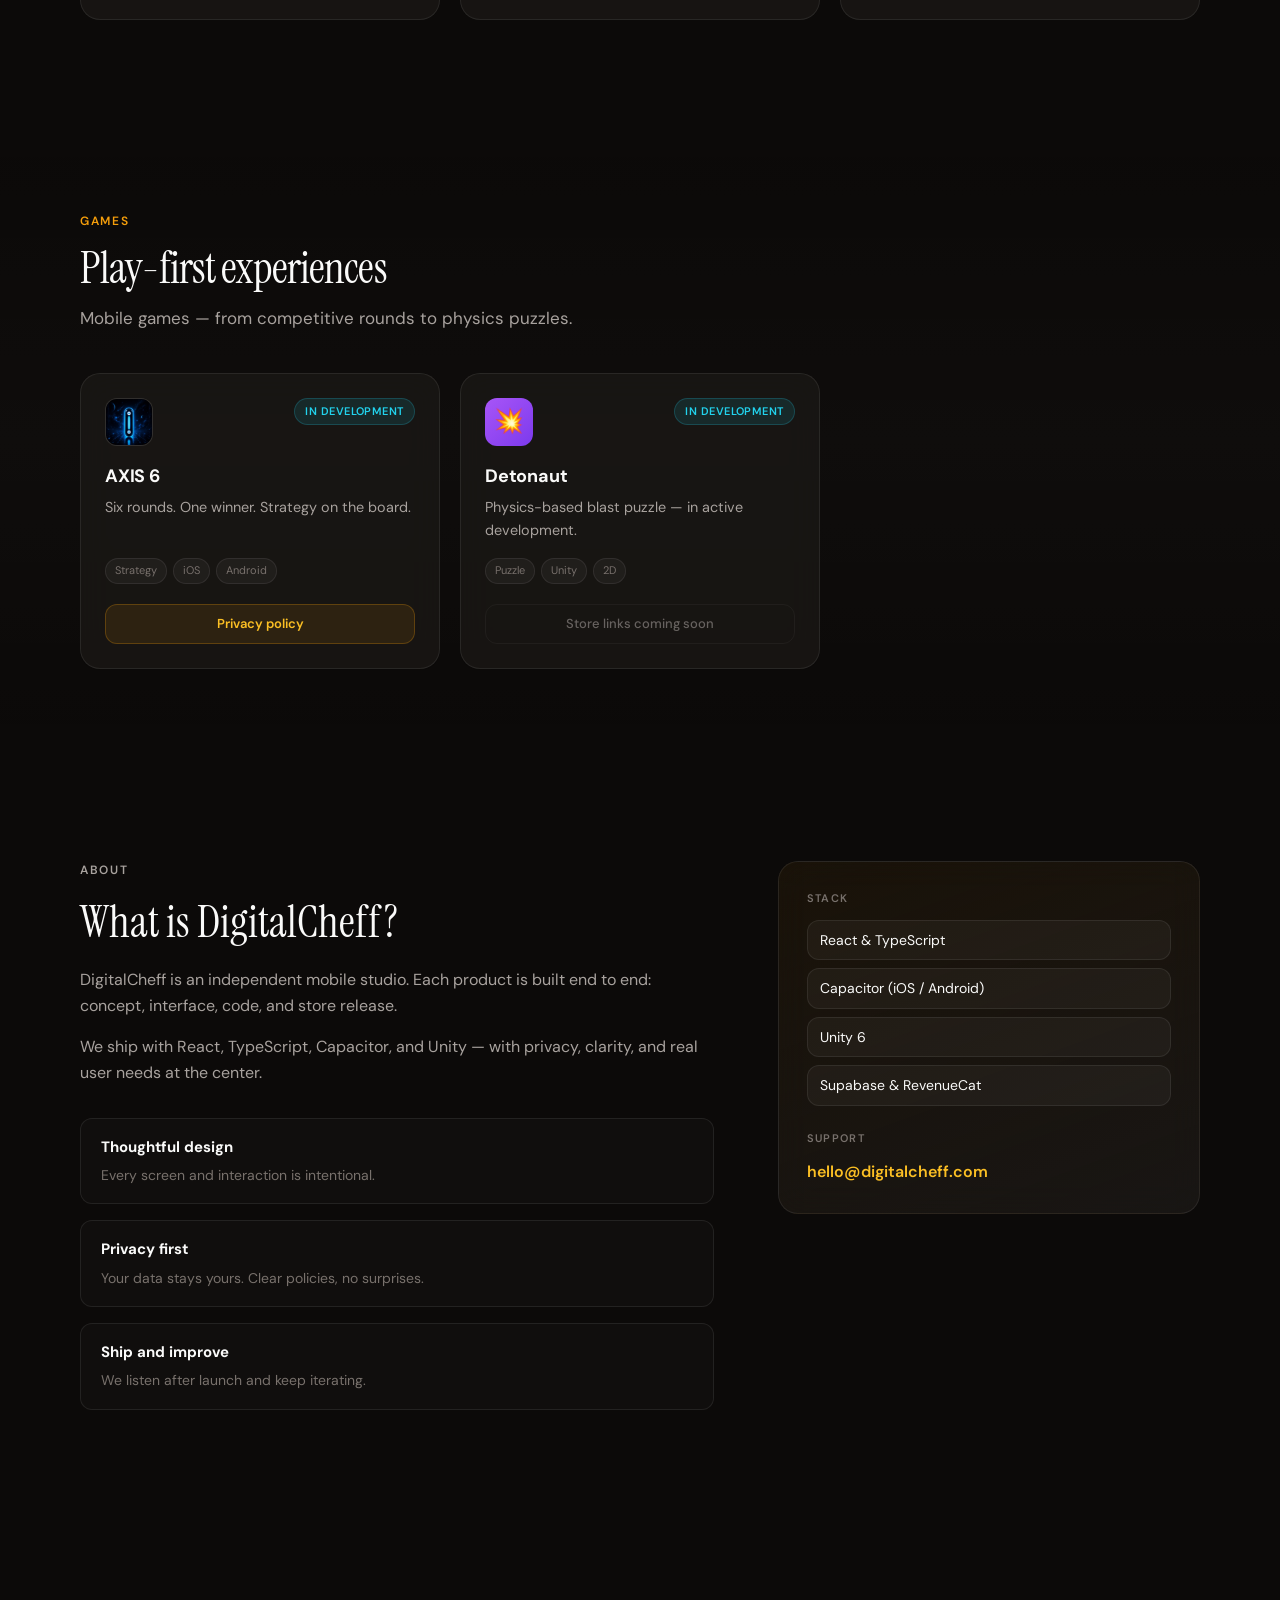
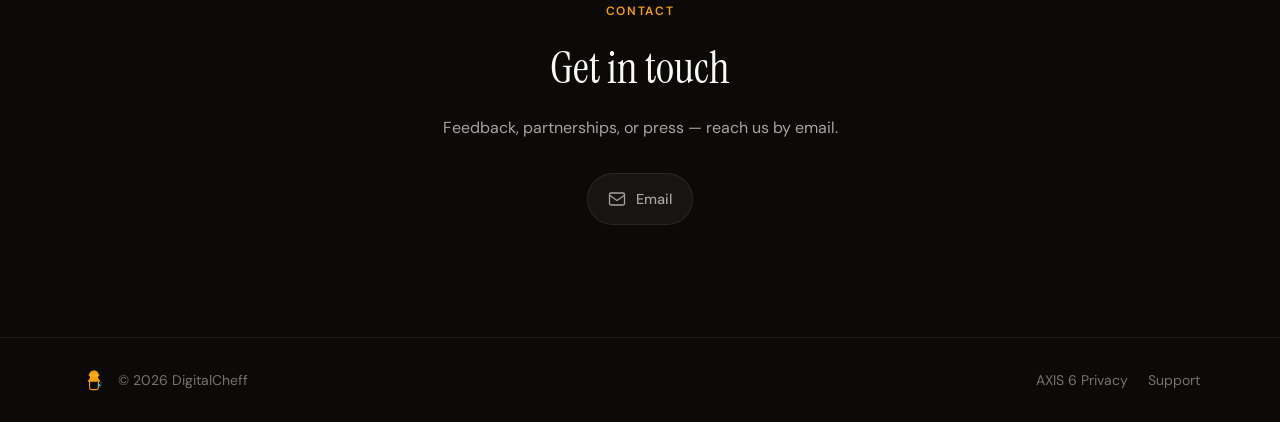
==== commit 5f27e548: "Add real DigitalCheff and AXIS 6 icons across the site. Pull AXIS 6 store icon from axis-6 repo, wir" ====
--- a/index.html
+++ b/index.html
@@ -10,11 +10,11 @@
   <meta property="og:description" content="Independent mobile studio — products we design, build, and ship for iOS and Android.">
   <meta property="og:type" content="website">
   <meta property="og:url" content="https://digitalcheff.com">
-  <link rel="icon" href="/favicon.svg" type="image/svg+xml">
+  <link rel="icon" href="/assets/icons/digitalcheff.svg" type="image/svg+xml">
   <link rel="preconnect" href="https://fonts.googleapis.com">
   <link rel="preconnect" href="https://fonts.gstatic.com" crossorigin>
   <link href="https://fonts.googleapis.com/css2?family=DM+Sans:ital,opsz,wght@0,9..40,400;0,9..40,500;0,9..40,600;0,9..40,700;1,9..40,400&family=Instrument+Serif:ital@0;1&display=swap" rel="stylesheet">
-  <link rel="stylesheet" href="/assets/css/style.css?v=5">
+  <link rel="stylesheet" href="/assets/css/style.css?v=6">
 </head>
 <body>
   <a class="skip-link" href="#main" data-i18n="skip">Skip to content</a>
@@ -29,7 +29,7 @@
   <header class="site-header" id="top">
     <div class="container site-header__inner">
       <a class="brand" href="#top" data-i18n-aria="brandAria">
-        <img class="brand__mark" src="/favicon.svg" alt="" width="36" height="36">
+        <img class="brand__mark" src="/assets/icons/digitalcheff.svg" alt="" width="36" height="36">
         <span class="brand__text">Digital<span class="brand__accent">Cheff</span></span>
       </a>
       <nav class="site-nav" aria-label="Main menu" data-i18n-aria="nav.main">
@@ -62,7 +62,9 @@
 
           <div class="hero-spotlight" aria-hidden="true">
             <article class="spotlight-card spotlight-card--lead">
-              <div class="spotlight-card__icon">🍅</div>
+              <div class="spotlight-card__icon spotlight-card__icon--image">
+                <img src="/assets/icons/pomovane.svg" alt="" width="54" height="54" decoding="async">
+              </div>
               <div class="spotlight-card__body">
                 <p class="spotlight-card__eyebrow" data-i18n="hero.spotlightLabel">Featured app</p>
                 <p class="spotlight-card__name">Pomovane</p>
@@ -72,11 +74,15 @@
             </article>
             <div class="spotlight-row">
               <article class="spotlight-card spotlight-card--compact">
-                <span class="spotlight-card__chip" style="background: linear-gradient(135deg, #f59e0b, #d97706)">🎯</span>
+                <span class="spotlight-card__chip spotlight-card__chip--image">
+                  <img src="/assets/icons/axis6-128.png" alt="" width="32" height="32" decoding="async">
+                </span>
                 <span class="spotlight-card__compact-name">AXIS 6</span>
               </article>
               <article class="spotlight-card spotlight-card--compact">
-                <span class="spotlight-card__chip" style="background: linear-gradient(135deg, #6366f1, #4f46e5)">📋</span>
+                <span class="spotlight-card__chip spotlight-card__chip--image">
+                  <img src="/assets/icons/renewal-hub.svg" alt="" width="32" height="32" decoding="async">
+                </span>
                 <span class="spotlight-card__compact-name">Renewal Hub</span>
               </article>
             </div>
@@ -113,7 +119,9 @@
             <div class="hero-card hero-card--back"></div>
             <div class="hero-card hero-card--mid"></div>
             <div class="hero-card hero-card--front">
-              <div class="hero-card__icon">🍅</div>
+              <div class="hero-card__icon hero-card__icon--image">
+                <img src="/assets/icons/pomovane.svg" alt="" width="40" height="40" decoding="async">
+              </div>
               <p class="hero-card__label">Pomovane</p>
               <p class="hero-card__tag">One task. One timer.</p>
               <div class="hero-card__bar" role="presentation"><span></span></div>
@@ -189,7 +197,7 @@
   <footer class="site-footer">
     <div class="container site-footer__inner">
       <div class="site-footer__brand">
-        <img src="/favicon.svg" alt="" width="28" height="28">
+        <img src="/assets/icons/digitalcheff.svg" alt="" width="28" height="28">
         <span>© <span id="year"></span> DigitalCheff</span>
       </div>
       <nav class="site-footer__links" aria-label="Footer links" data-i18n-aria="nav.footer">
@@ -199,6 +207,6 @@
     </div>
   </footer>
 
-  <script src="/assets/js/main.js?v=5" type="module"></script>
+  <script src="/assets/js/main.js?v=6" type="module"></script>
 </body>
 </html>
--- a/assets/css/style.css
+++ b/assets/css/style.css
@@ -432,11 +432,49 @@
   height: 3.35rem;
   display: grid;
   place-items: center;
-  font-size: 1.7rem;
   border-radius: 0.9rem;
   background: linear-gradient(135deg, #ef4444, #b91c1c);
   box-shadow: 0 8px 20px rgba(239, 68, 68, 0.28);
   flex-shrink: 0;
+}
+
+.spotlight-card__icon--image {
+  padding: 0.35rem;
+  background: #18181b;
+  border: 1px solid var(--border);
+  box-shadow: 0 8px 20px rgba(0, 0, 0, 0.28);
+}
+
+.spotlight-card__icon--image img,
+.hero-card__icon--image img {
+  width: 100%;
+  height: 100%;
+  object-fit: contain;
+  display: block;
+}
+
+.hero-card__icon--image {
+  width: 3rem;
+  height: 3rem;
+  padding: 0.35rem;
+  border-radius: 0.75rem;
+  background: #18181b;
+  border: 1px solid var(--border);
+  margin-bottom: 0.75rem;
+}
+
+.spotlight-card__chip--image {
+  padding: 0;
+  overflow: hidden;
+  background: rgba(255, 255, 255, 0.04);
+  border: 1px solid var(--border);
+}
+
+.spotlight-card__chip--image img {
+  width: 100%;
+  height: 100%;
+  object-fit: cover;
+  display: block;
 }
 
 .spotlight-card__body {
@@ -594,6 +632,20 @@
   flex-shrink: 0;
 }
 
+.product-card__icon--image {
+  padding: 0;
+  overflow: hidden;
+  background: rgba(255, 255, 255, 0.04);
+  border: 1px solid var(--border);
+}
+
+.product-card__icon-img {
+  width: 100%;
+  height: 100%;
+  object-fit: cover;
+  display: block;
+}
+
 .product-card__badge {
   padding: 0.25rem 0.65rem;
   border-radius: 999px;
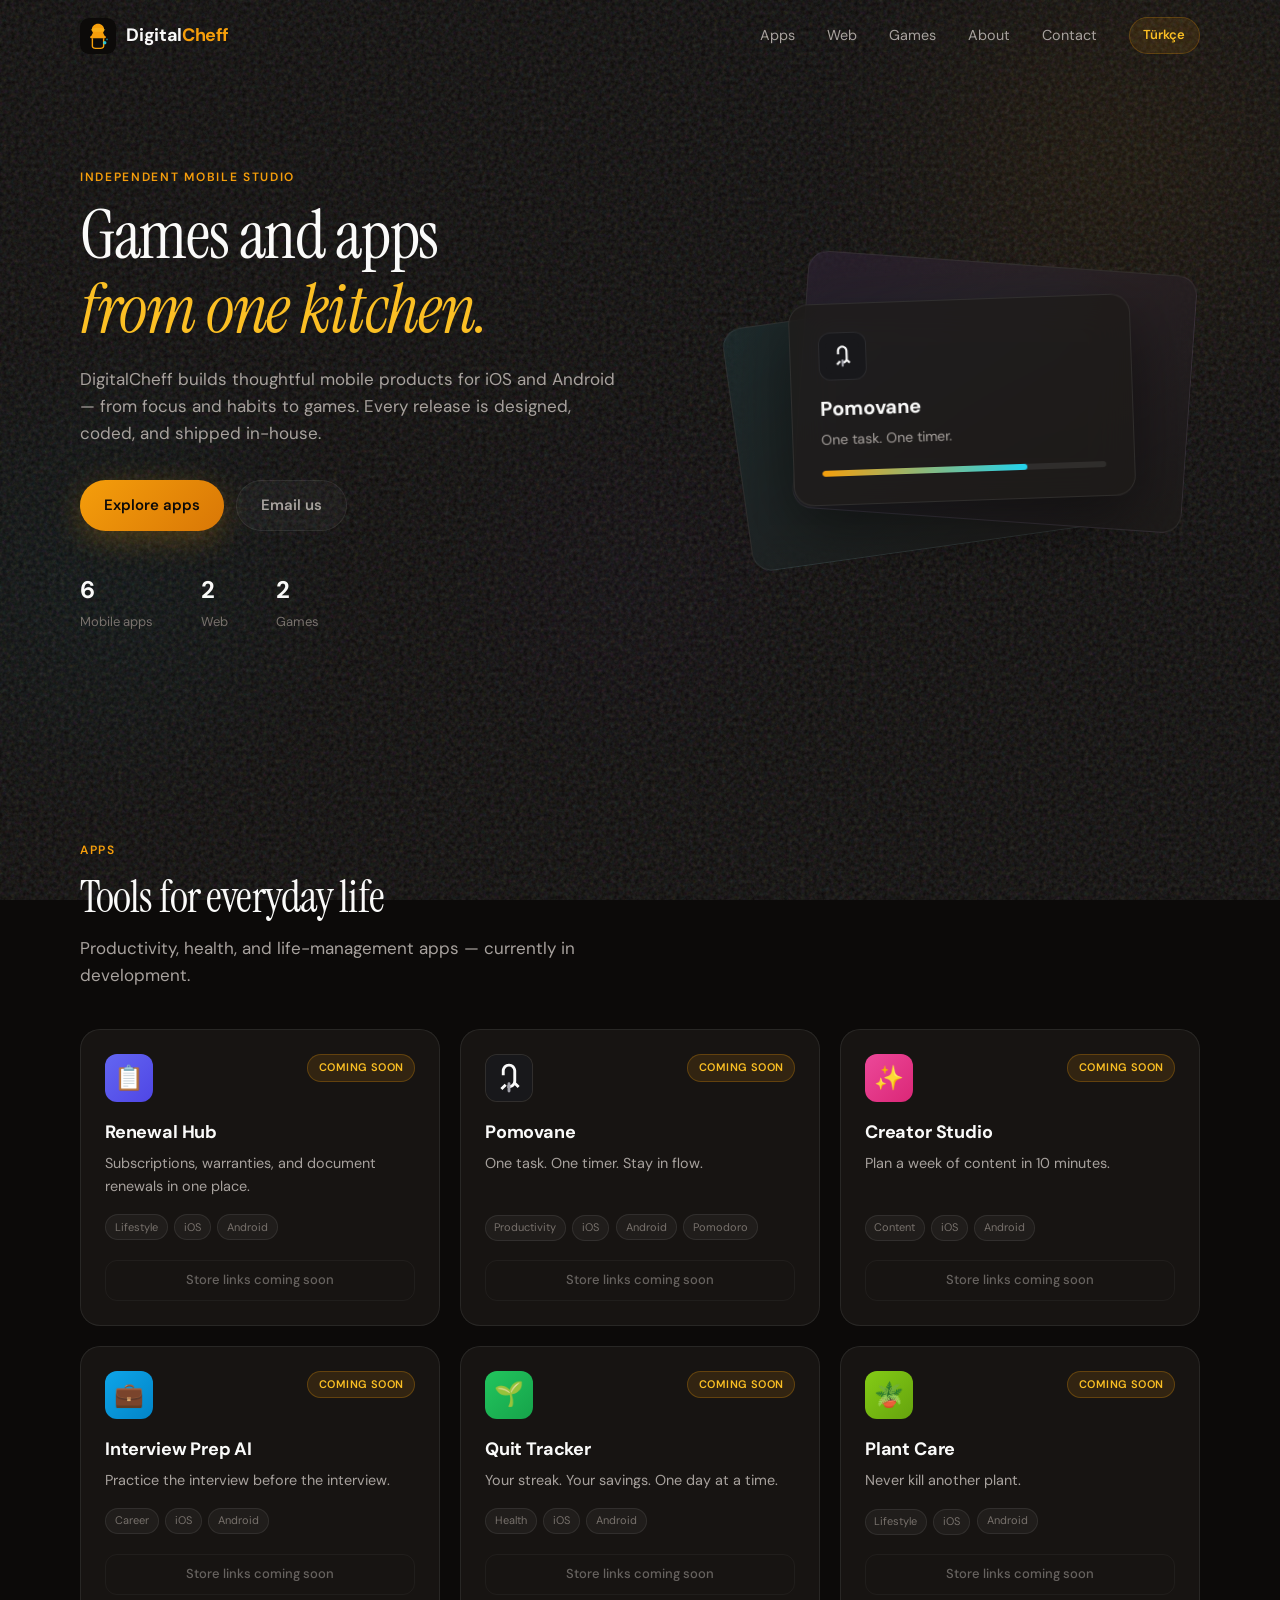
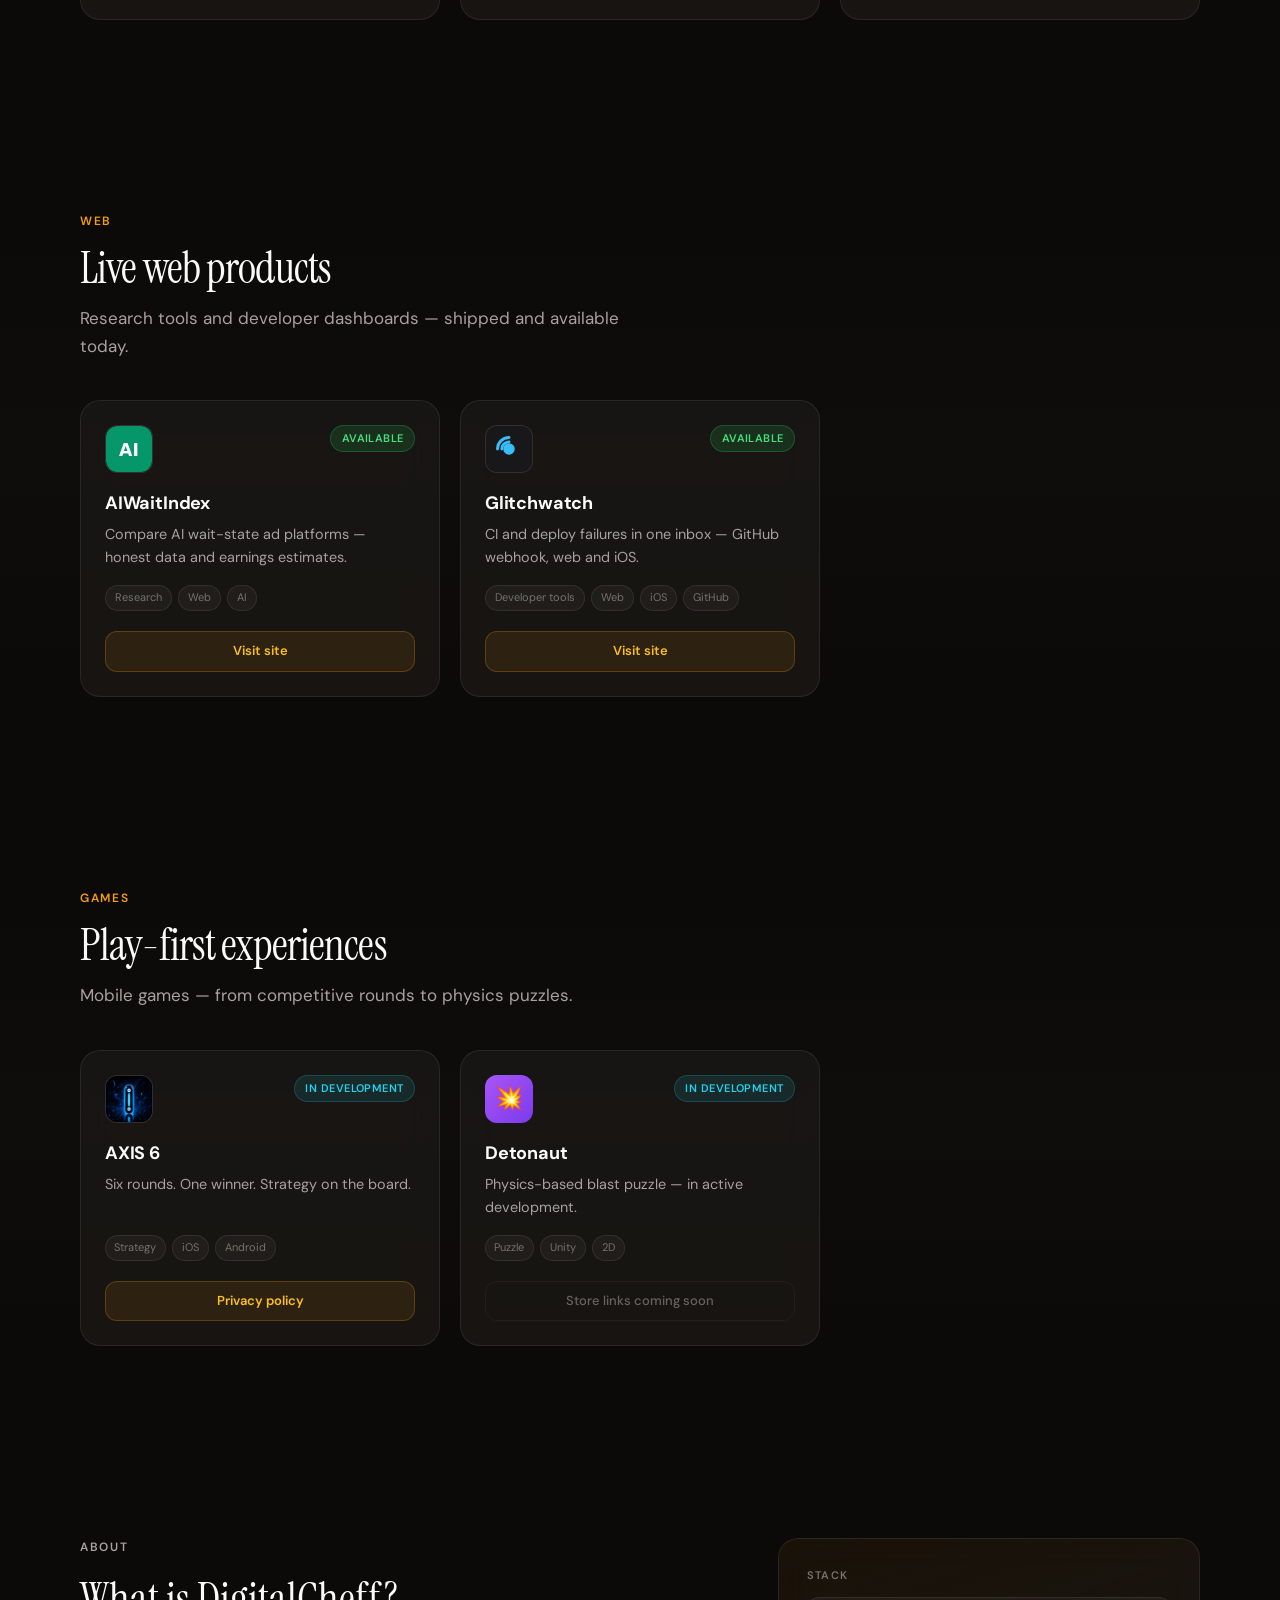
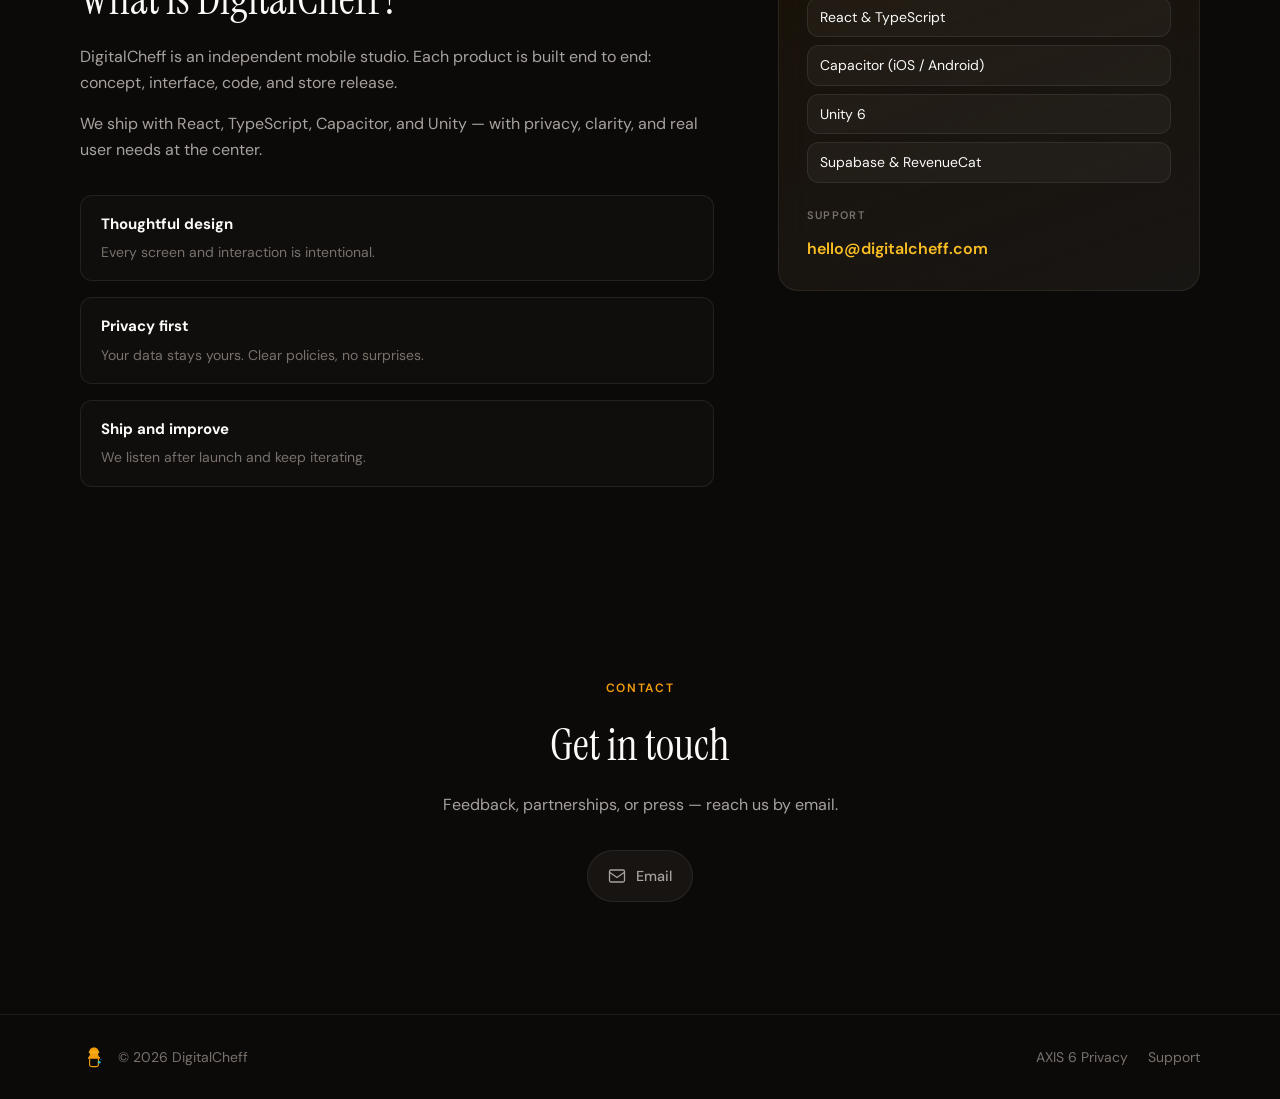
==== commit 2dbb0532: "Add Glitchwatch and AIWaitIndex to the portfolio site. New Web section with live links, icons, nav e" ====
--- a/index.html
+++ b/index.html
@@ -4,7 +4,7 @@
   <meta charset="UTF-8">
   <meta name="viewport" content="width=device-width, initial-scale=1.0, viewport-fit=cover">
   <title>DigitalCheff — Mobile Games & Apps Studio</title>
-  <meta name="description" content="DigitalCheff — independent mobile games and apps studio. Pomovane, Renewal Hub, AXIS 6, and more.">
+  <meta name="description" content="DigitalCheff — mobile apps, web tools, and games. Pomovane, Glitchwatch, AIWaitIndex, AXIS 6, and more.">
   <meta name="theme-color" content="#0c0a09">
   <meta property="og:title" content="DigitalCheff">
   <meta property="og:description" content="Independent mobile studio — products we design, build, and ship for iOS and Android.">
@@ -14,7 +14,7 @@
   <link rel="preconnect" href="https://fonts.googleapis.com">
   <link rel="preconnect" href="https://fonts.gstatic.com" crossorigin>
   <link href="https://fonts.googleapis.com/css2?family=DM+Sans:ital,opsz,wght@0,9..40,400;0,9..40,500;0,9..40,600;0,9..40,700;1,9..40,400&family=Instrument+Serif:ital@0;1&display=swap" rel="stylesheet">
-  <link rel="stylesheet" href="/assets/css/style.css?v=6">
+  <link rel="stylesheet" href="/assets/css/style.css?v=7">
 </head>
 <body>
   <a class="skip-link" href="#main" data-i18n="skip">Skip to content</a>
@@ -34,6 +34,7 @@
       </a>
       <nav class="site-nav" aria-label="Main menu" data-i18n-aria="nav.main">
         <a href="#apps" data-i18n="nav.apps">Apps</a>
+        <a href="#web" data-i18n="nav.web">Web</a>
         <a href="#games" data-i18n="nav.games">Games</a>
         <a href="#about" data-i18n="nav.about">About</a>
         <a href="#contact" data-i18n="nav.contact">Contact</a>
@@ -48,6 +49,7 @@
     </div>
     <nav class="mobile-nav" id="mobile-nav" hidden aria-label="Mobile menu">
       <a href="#apps" data-i18n="nav.apps">Apps</a>
+      <a href="#web" data-i18n="nav.web">Web</a>
       <a href="#games" data-i18n="nav.games">Games</a>
       <a href="#about" data-i18n="nav.about">About</a>
       <a href="#contact" data-i18n="nav.contact">Contact</a>
@@ -106,11 +108,11 @@
             </div>
             <div>
               <dt>2</dt>
+              <dd data-i18n="hero.statWeb">Web</dd>
+            </div>
+            <div>
+              <dt>2</dt>
               <dd data-i18n="hero.statGames">Games</dd>
-            </div>
-            <div>
-              <dt>iOS &amp; Android</dt>
-              <dd data-i18n="hero.statPlatform">Platform</dd>
             </div>
           </dl>
         </div>
@@ -139,6 +141,17 @@
           <p class="section__lead" data-i18n="apps.lead">Productivity, health, and life-management apps — currently in development.</p>
         </header>
         <div class="product-grid" id="apps-grid"></div>
+      </div>
+    </section>
+
+    <section class="section section--alt" id="web">
+      <div class="container">
+        <header class="section__header reveal">
+          <p class="eyebrow" data-i18n="web.eyebrow">Web</p>
+          <h2 data-i18n="web.title">Live web products</h2>
+          <p class="section__lead" data-i18n="web.lead">Research tools and developer dashboards — shipped and available today.</p>
+        </header>
+        <div class="product-grid" id="web-grid"></div>
       </div>
     </section>
 
@@ -207,6 +220,6 @@
     </div>
   </footer>
 
-  <script src="/assets/js/main.js?v=6" type="module"></script>
+  <script src="/assets/js/main.js?v=7" type="module"></script>
 </body>
 </html>
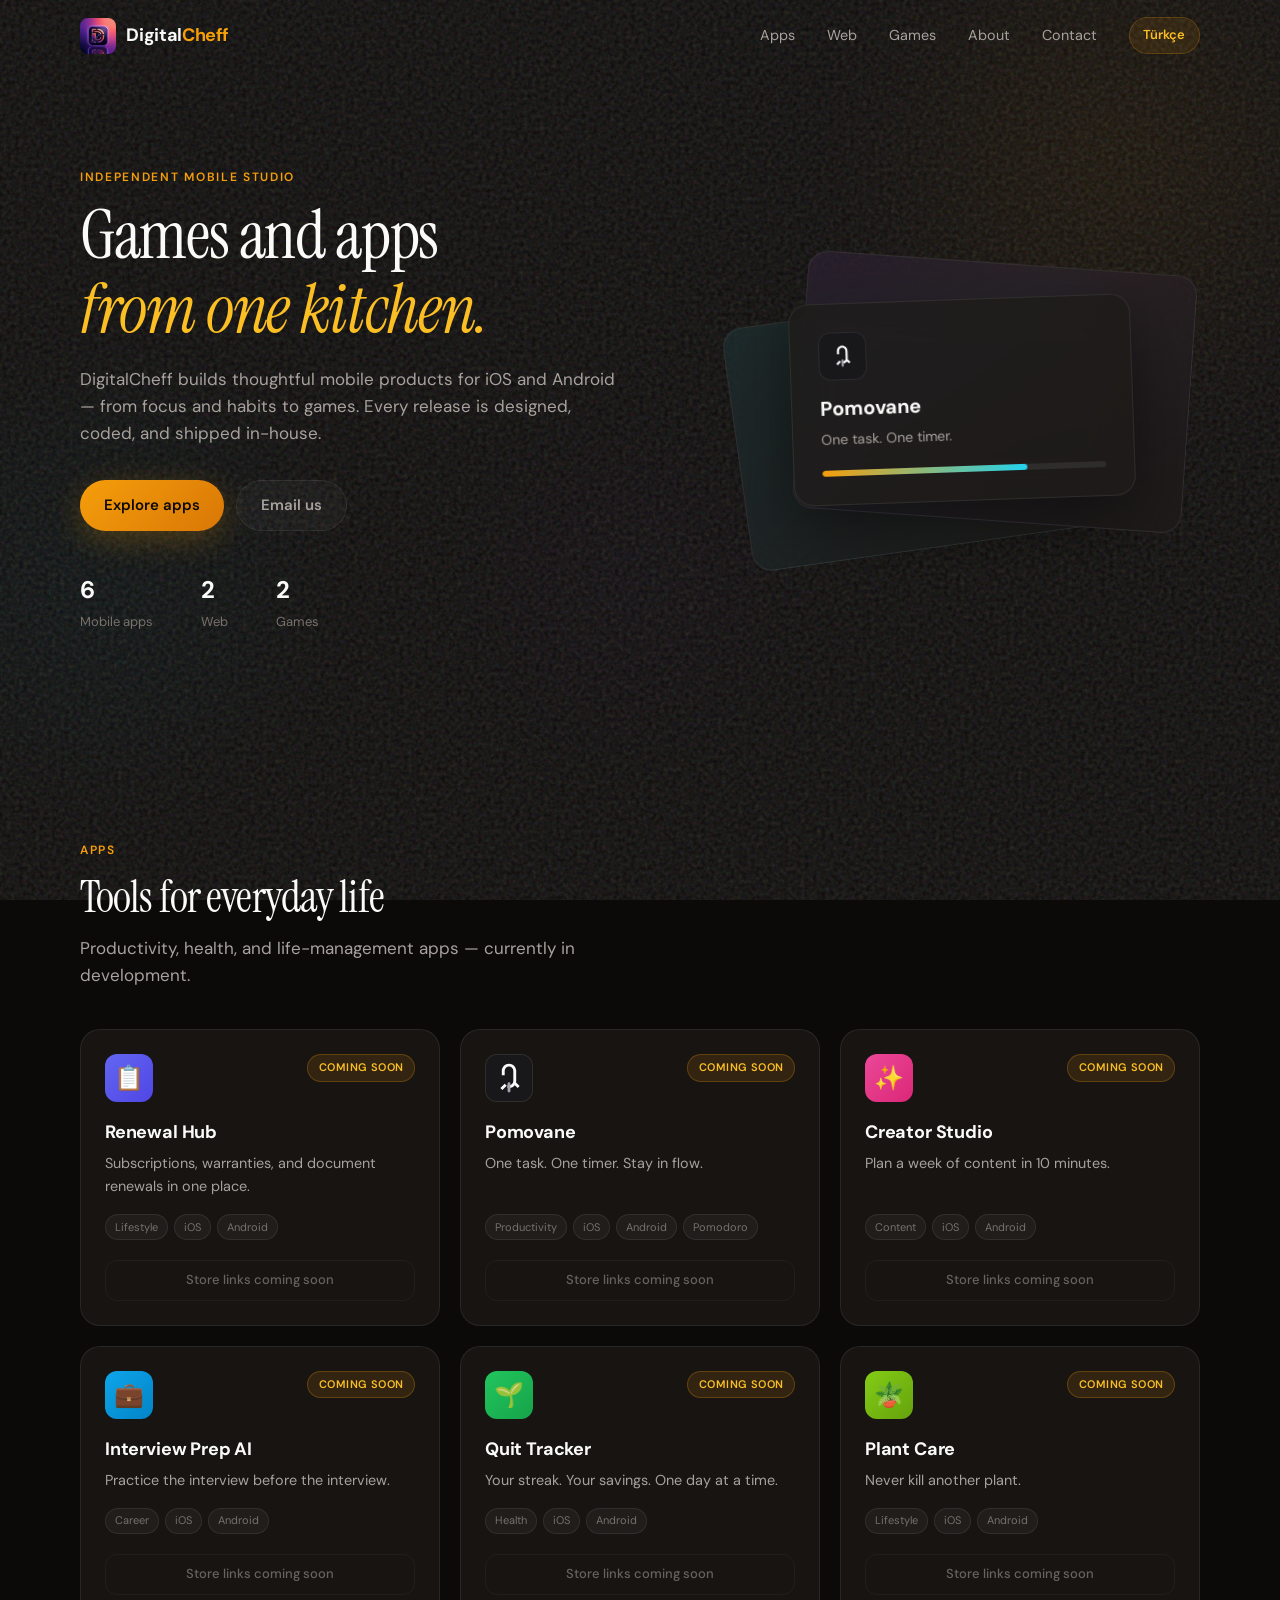
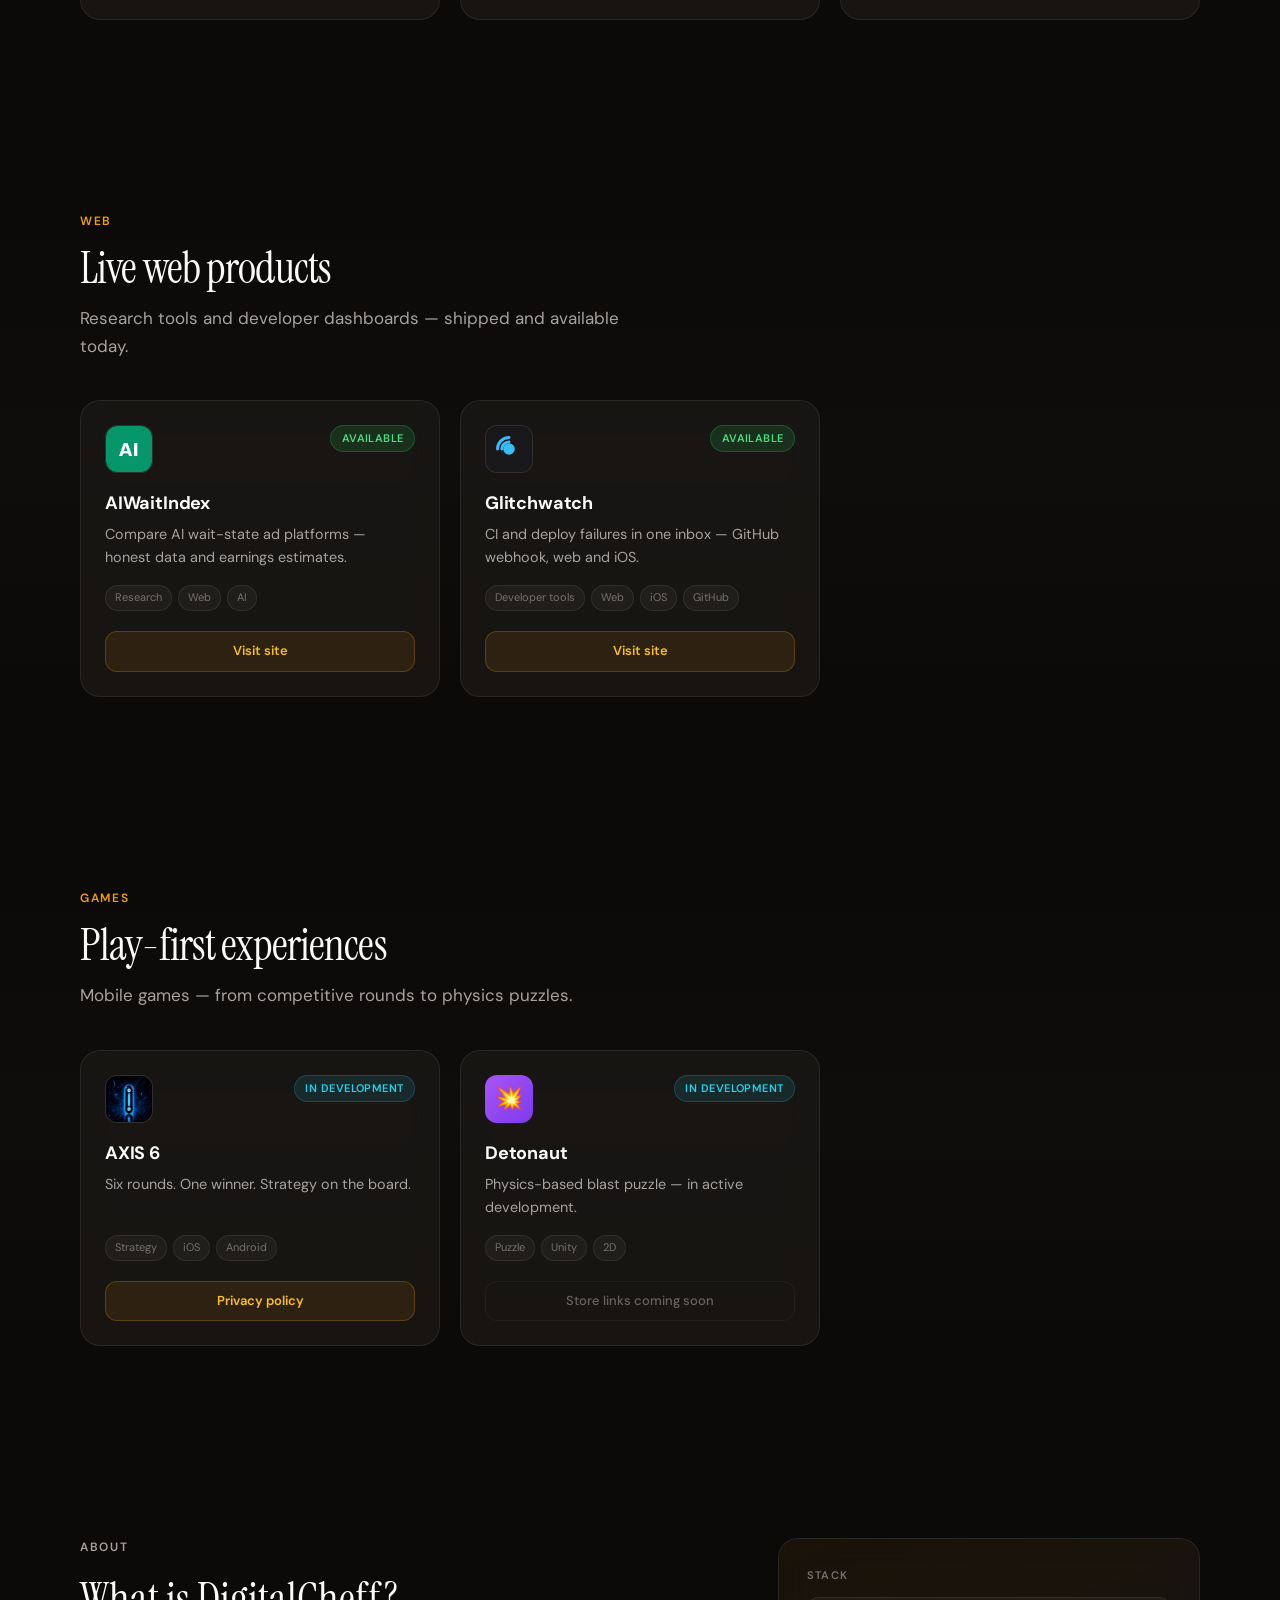
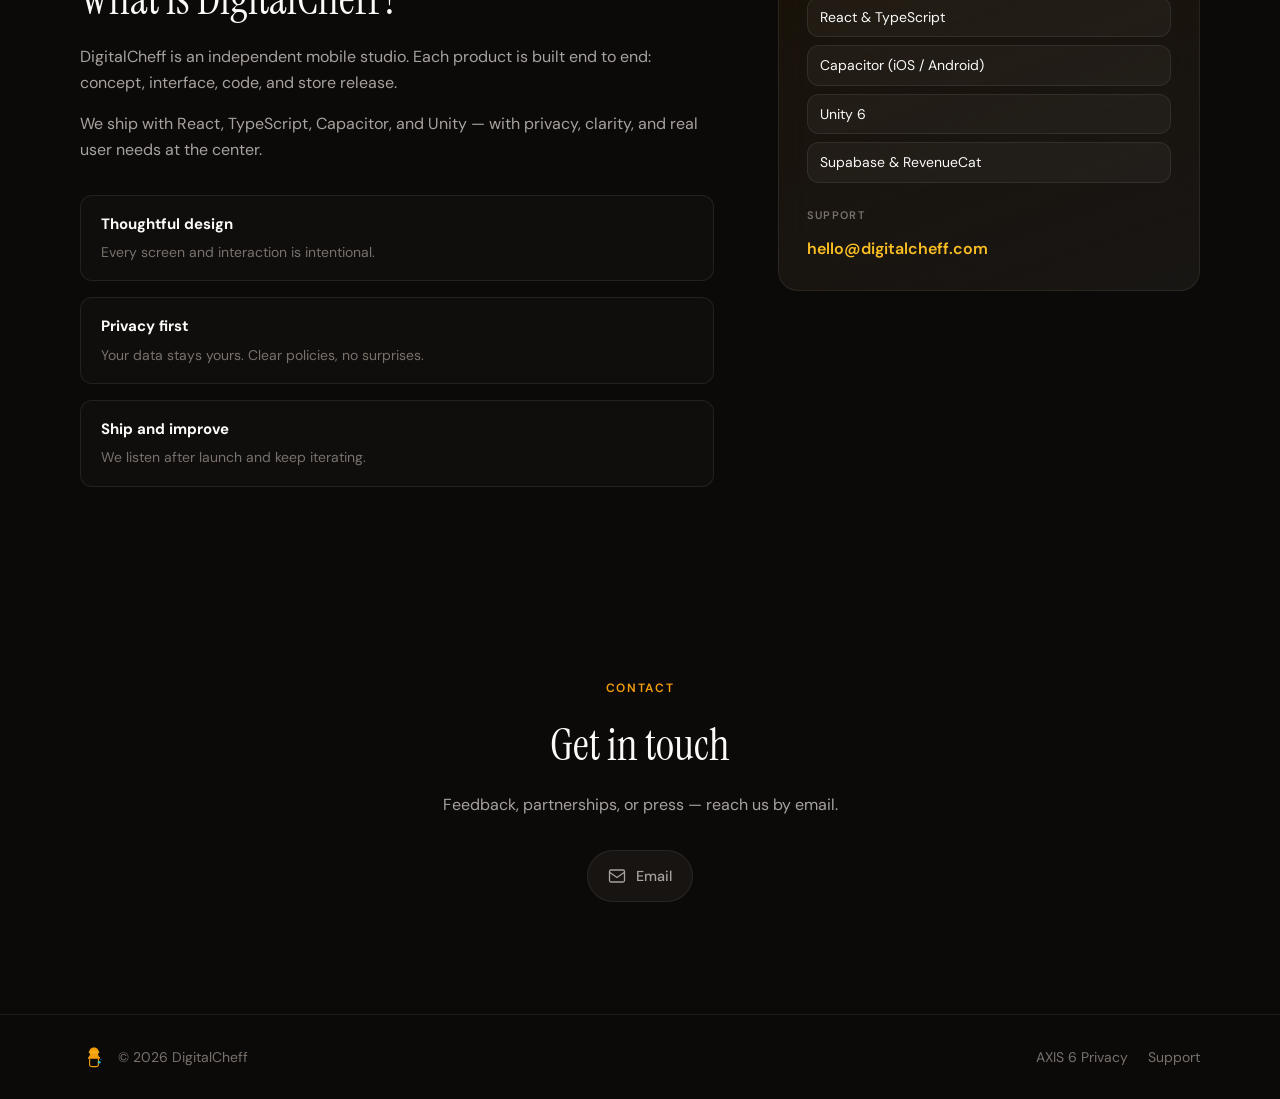
==== commit c8f5b575: "Replace DigitalCheff logo with new metallic D icon. Use optimized PNG sizes for favicon, header, foo" ====
--- a/index.html
+++ b/index.html
@@ -10,7 +10,9 @@
   <meta property="og:description" content="Independent mobile studio — products we design, build, and ship for iOS and Android.">
   <meta property="og:type" content="website">
   <meta property="og:url" content="https://digitalcheff.com">
-  <link rel="icon" href="/assets/icons/digitalcheff.svg" type="image/svg+xml">
+  <link rel="icon" href="/assets/icons/digitalcheff-32.png" type="image/png">
+  <link rel="apple-touch-icon" href="/assets/icons/digitalcheff-180.png">
+  <meta property="og:image" content="https://digitalcheff.com/assets/icons/digitalcheff-180.png">
   <link rel="preconnect" href="https://fonts.googleapis.com">
   <link rel="preconnect" href="https://fonts.gstatic.com" crossorigin>
   <link href="https://fonts.googleapis.com/css2?family=DM+Sans:ital,opsz,wght@0,9..40,400;0,9..40,500;0,9..40,600;0,9..40,700;1,9..40,400&family=Instrument+Serif:ital@0;1&display=swap" rel="stylesheet">
@@ -29,7 +31,7 @@
   <header class="site-header" id="top">
     <div class="container site-header__inner">
       <a class="brand" href="#top" data-i18n-aria="brandAria">
-        <img class="brand__mark" src="/assets/icons/digitalcheff.svg" alt="" width="36" height="36">
+        <img class="brand__mark" src="/assets/icons/digitalcheff-64.png" alt="" width="36" height="36">
         <span class="brand__text">Digital<span class="brand__accent">Cheff</span></span>
       </a>
       <nav class="site-nav" aria-label="Main menu" data-i18n-aria="nav.main">
--- a/assets/css/style.css
+++ b/assets/css/style.css
@@ -139,7 +139,10 @@
   letter-spacing: -0.02em;
 }
 
-.brand__mark { border-radius: 0.5rem; }
+.brand__mark {
+  border-radius: 0.5rem;
+  object-fit: cover;
+}
 
 .brand__accent { color: var(--amber); }
 
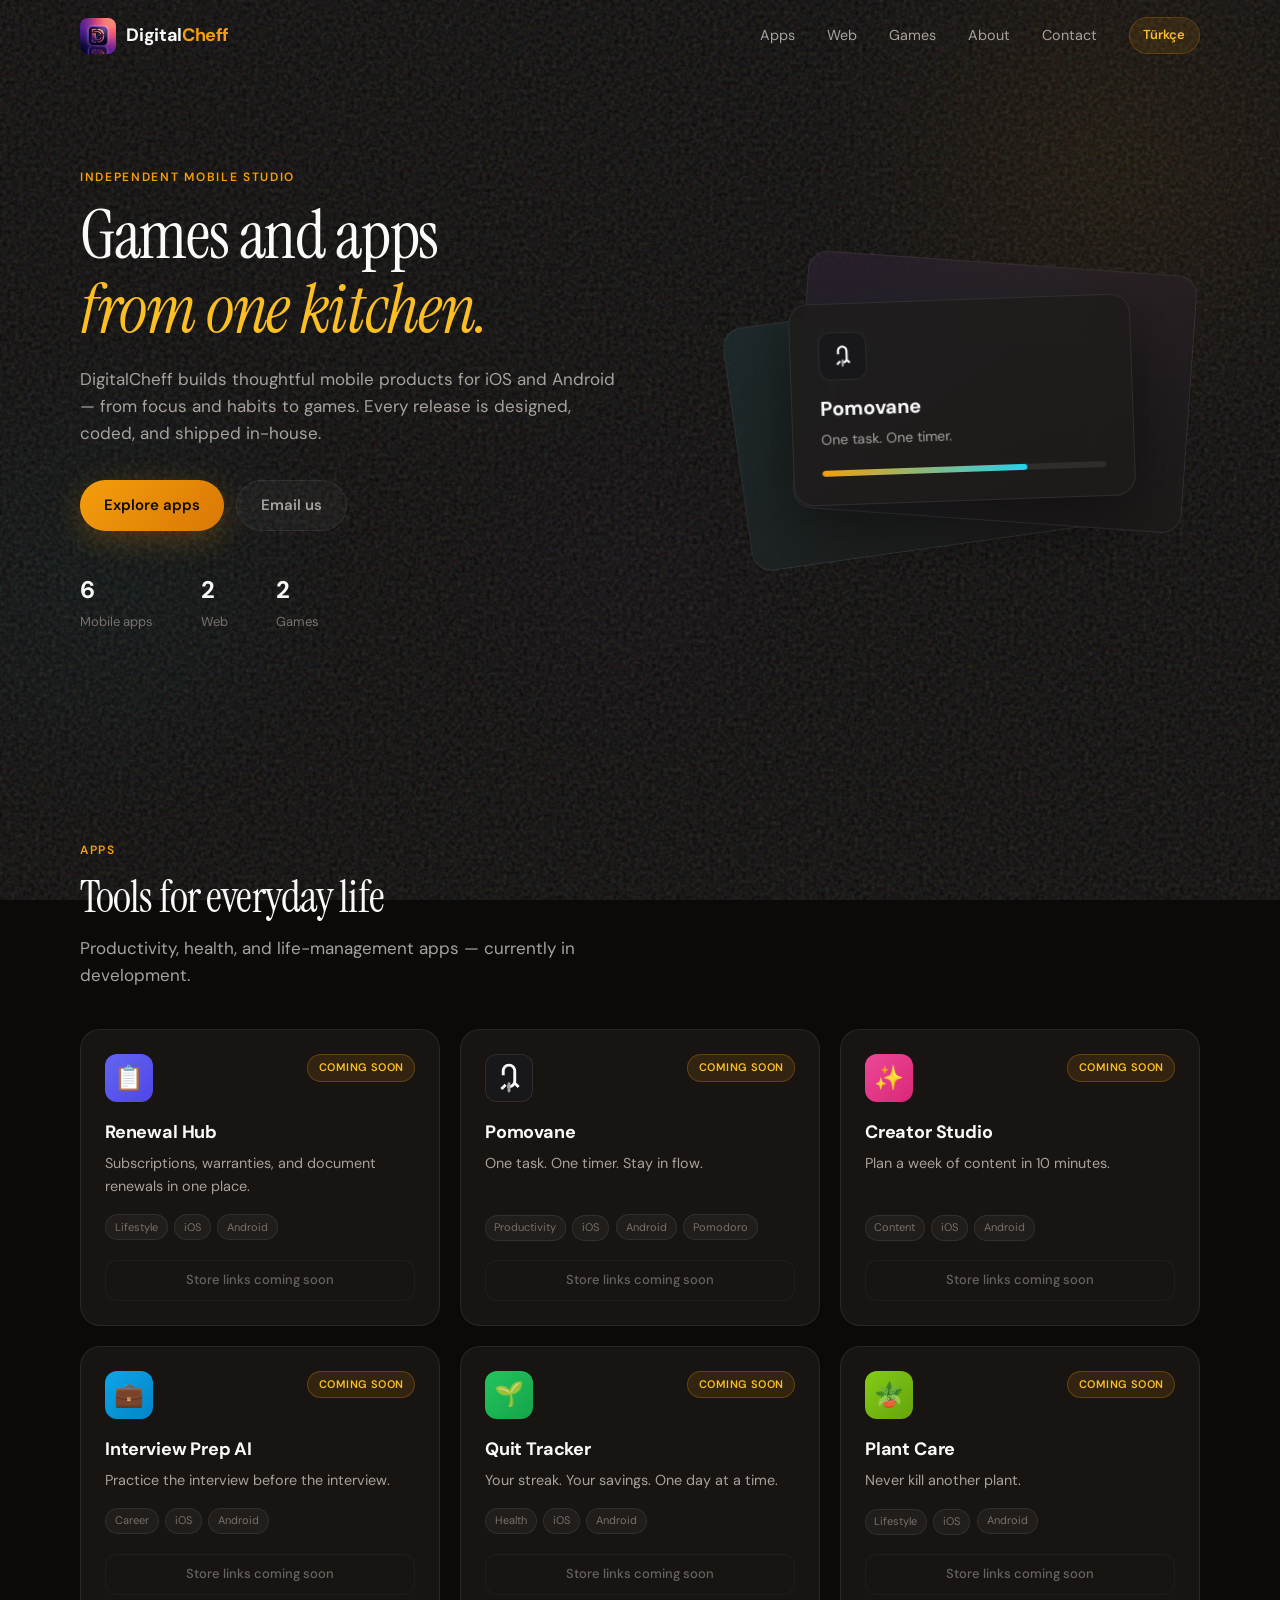
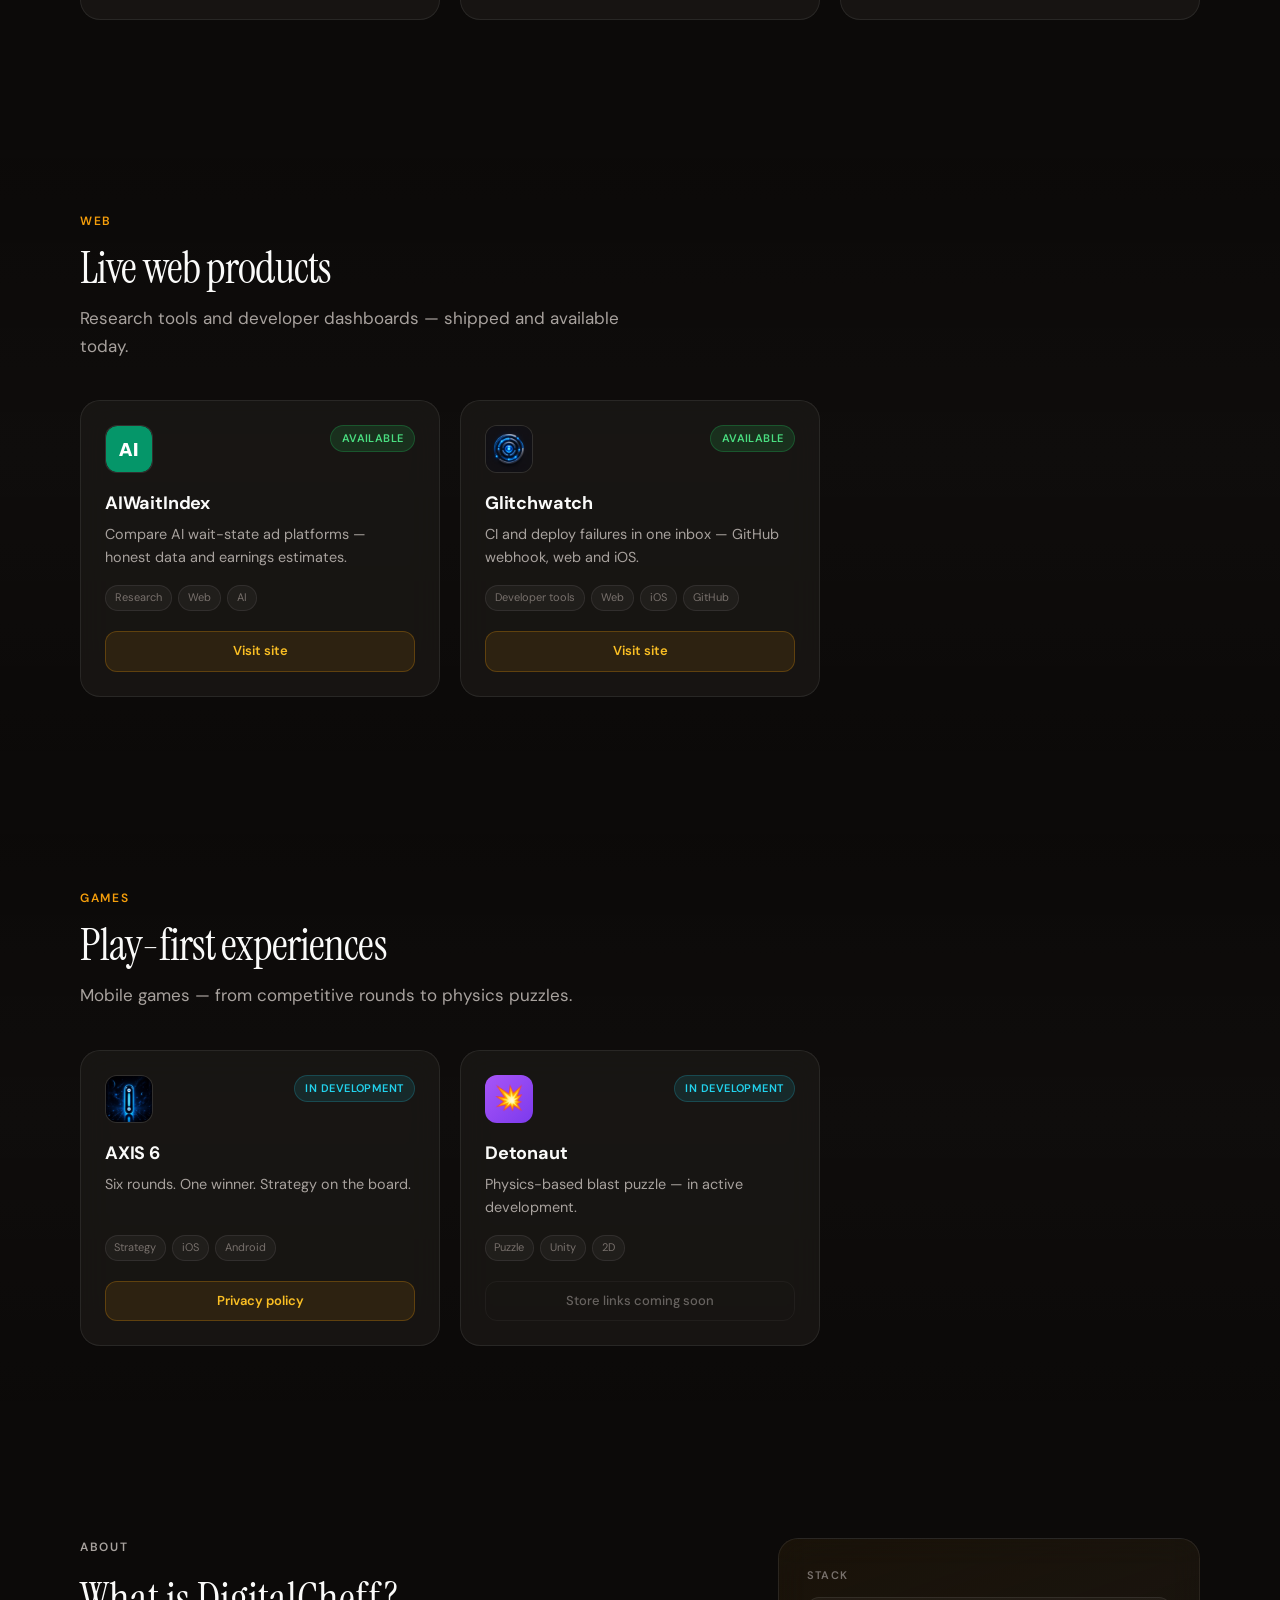
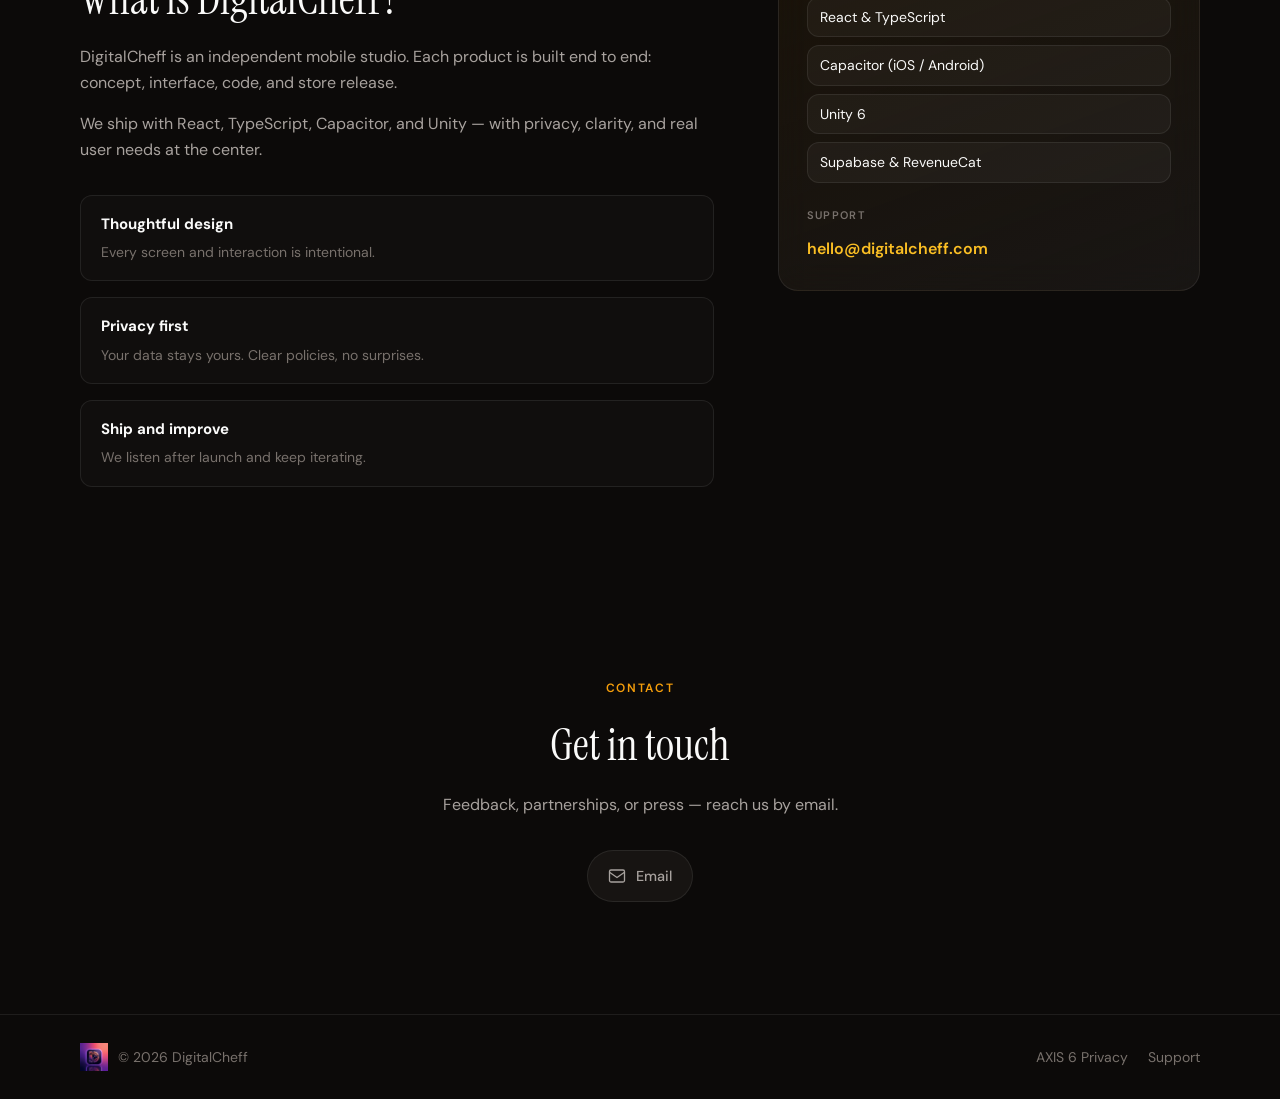
==== commit cbb1252d: "Use official Glitchwatch icon from desktop assets. Replace placeholder SVG with optimized PNG from G" ====
--- a/index.html
+++ b/index.html
@@ -16,7 +16,7 @@
   <link rel="preconnect" href="https://fonts.googleapis.com">
   <link rel="preconnect" href="https://fonts.gstatic.com" crossorigin>
   <link href="https://fonts.googleapis.com/css2?family=DM+Sans:ital,opsz,wght@0,9..40,400;0,9..40,500;0,9..40,600;0,9..40,700;1,9..40,400&family=Instrument+Serif:ital@0;1&display=swap" rel="stylesheet">
-  <link rel="stylesheet" href="/assets/css/style.css?v=7">
+  <link rel="stylesheet" href="/assets/css/style.css?v=9">
 </head>
 <body>
   <a class="skip-link" href="#main" data-i18n="skip">Skip to content</a>
@@ -212,7 +212,7 @@
   <footer class="site-footer">
     <div class="container site-footer__inner">
       <div class="site-footer__brand">
-        <img src="/assets/icons/digitalcheff.svg" alt="" width="28" height="28">
+        <img src="/assets/icons/digitalcheff-64.png" alt="" width="28" height="28">
         <span>© <span id="year"></span> DigitalCheff</span>
       </div>
       <nav class="site-footer__links" aria-label="Footer links" data-i18n-aria="nav.footer">
@@ -222,6 +222,6 @@
     </div>
   </footer>
 
-  <script src="/assets/js/main.js?v=7" type="module"></script>
+  <script src="/assets/js/main.js?v=9" type="module"></script>
 </body>
 </html>
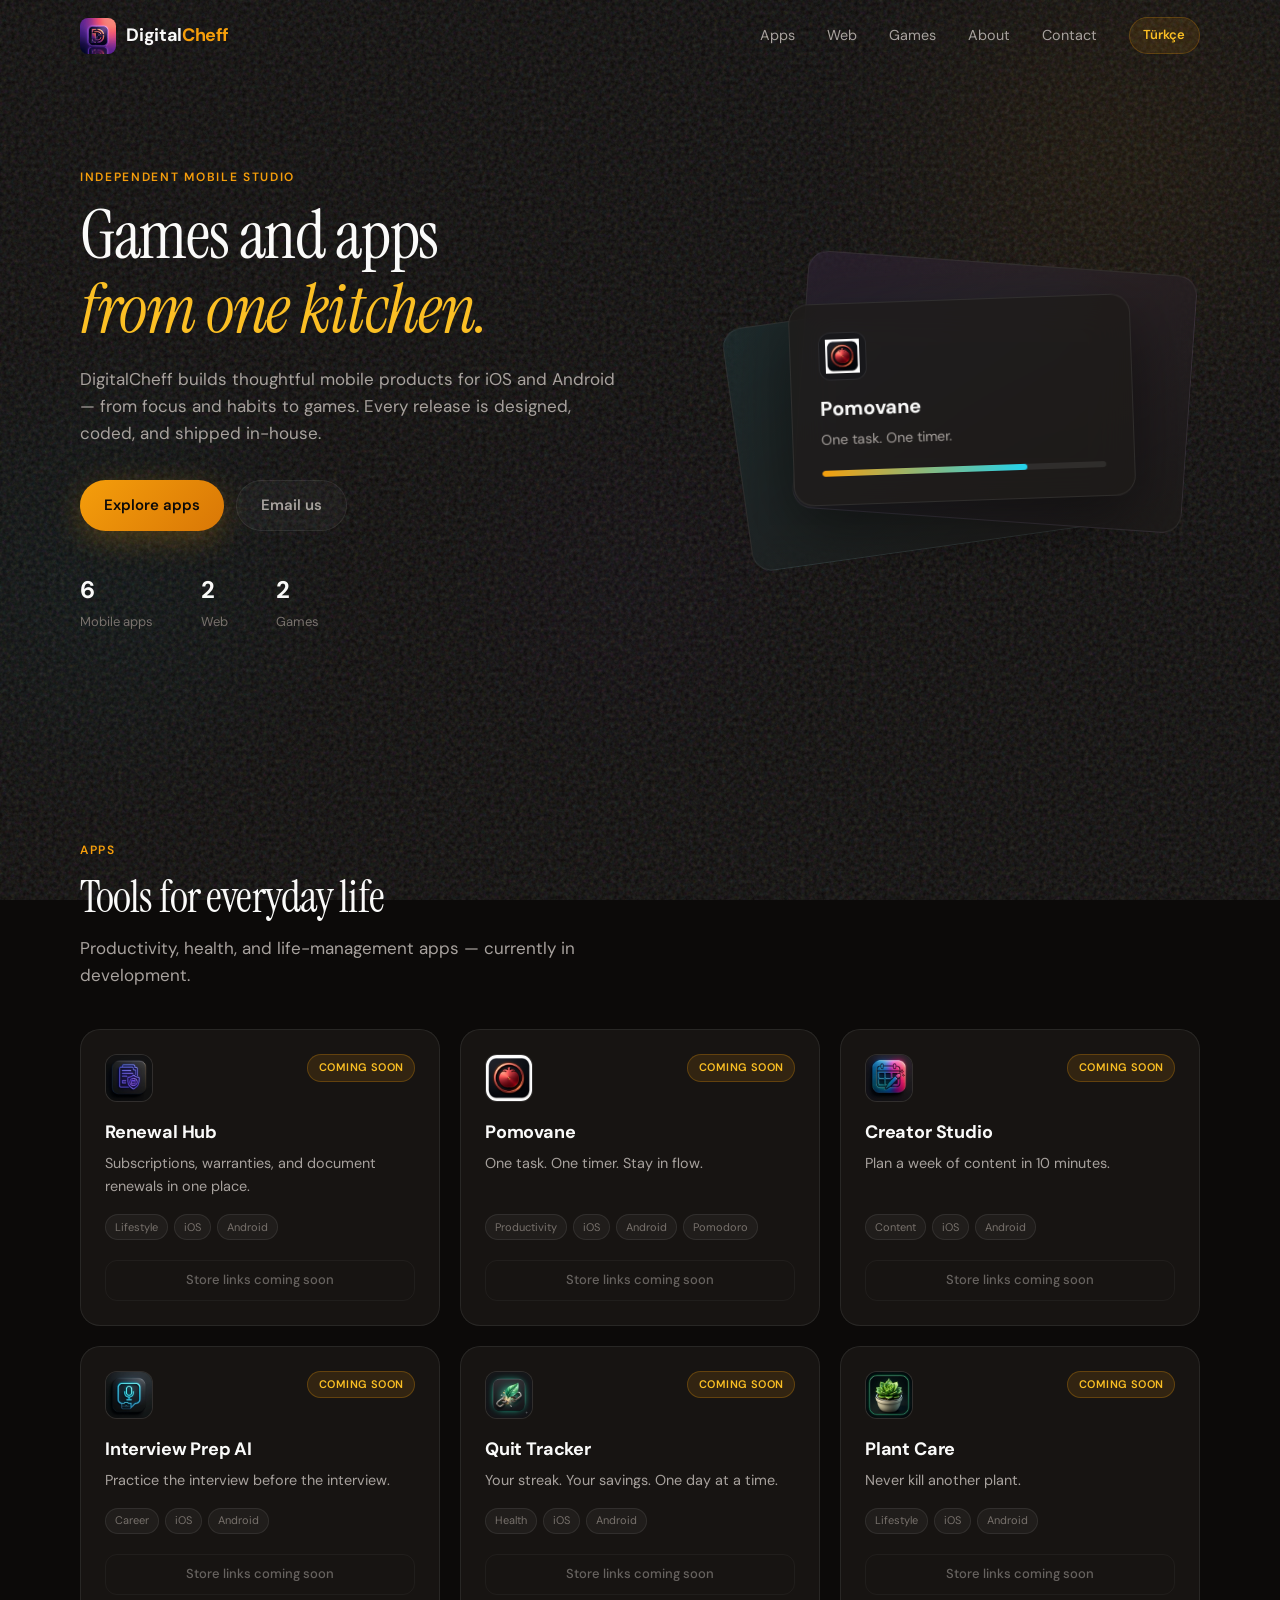
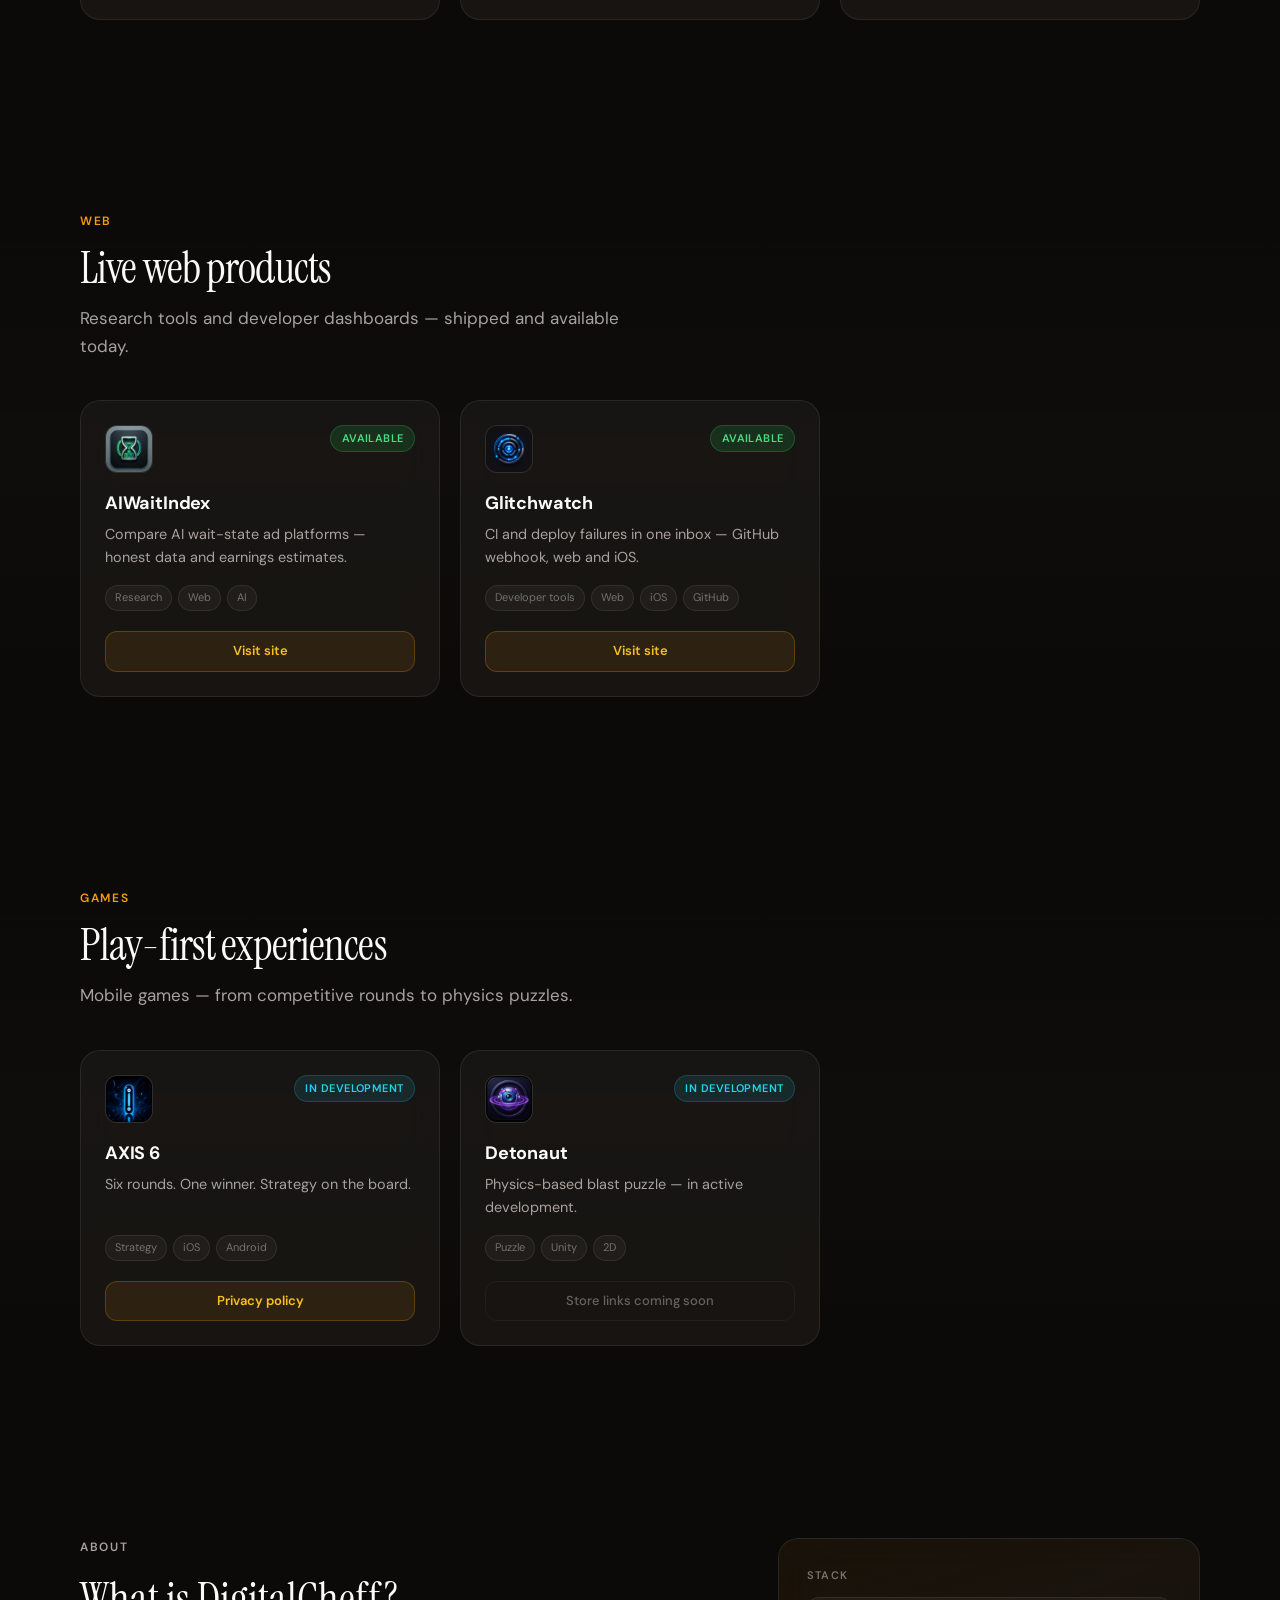
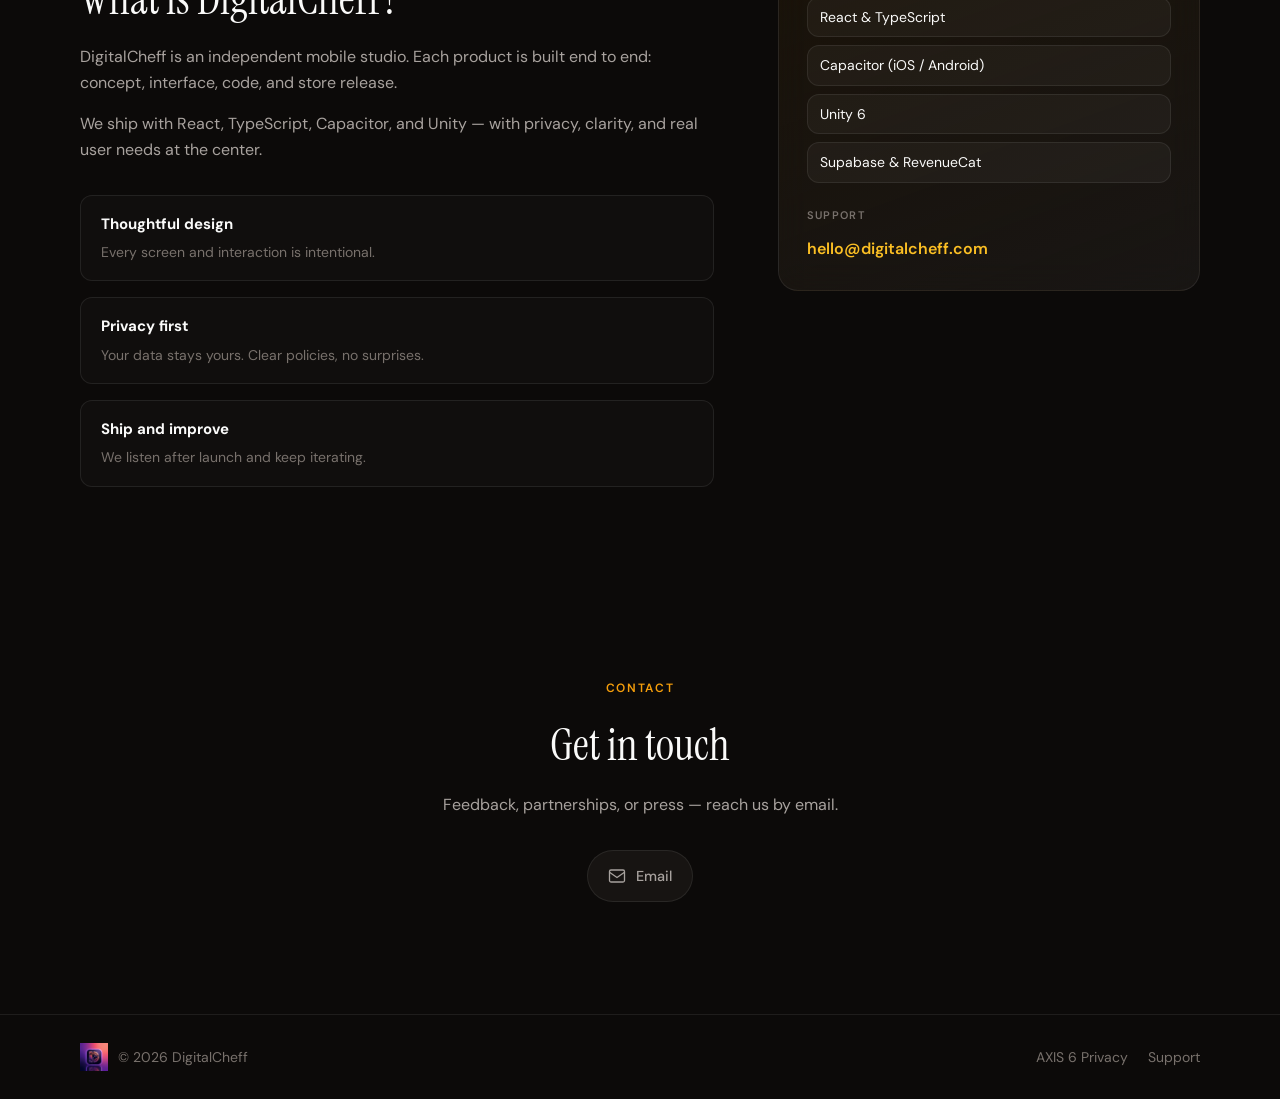
==== commit 845b314a: "Add custom product icons across the portfolio site. Replace placeholder SVGs and emoji fallbacks wit" ====
--- a/index.html
+++ b/index.html
@@ -16,7 +16,7 @@
   <link rel="preconnect" href="https://fonts.googleapis.com">
   <link rel="preconnect" href="https://fonts.gstatic.com" crossorigin>
   <link href="https://fonts.googleapis.com/css2?family=DM+Sans:ital,opsz,wght@0,9..40,400;0,9..40,500;0,9..40,600;0,9..40,700;1,9..40,400&family=Instrument+Serif:ital@0;1&display=swap" rel="stylesheet">
-  <link rel="stylesheet" href="/assets/css/style.css?v=9">
+  <link rel="stylesheet" href="/assets/css/style.css?v=10">
 </head>
 <body>
   <a class="skip-link" href="#main" data-i18n="skip">Skip to content</a>
@@ -67,7 +67,7 @@
           <div class="hero-spotlight" aria-hidden="true">
             <article class="spotlight-card spotlight-card--lead">
               <div class="spotlight-card__icon spotlight-card__icon--image">
-                <img src="/assets/icons/pomovane.svg" alt="" width="54" height="54" decoding="async">
+                <img src="/assets/icons/pomovane-128.png" alt="" width="54" height="54" decoding="async">
               </div>
               <div class="spotlight-card__body">
                 <p class="spotlight-card__eyebrow" data-i18n="hero.spotlightLabel">Featured app</p>
@@ -85,7 +85,7 @@
               </article>
               <article class="spotlight-card spotlight-card--compact">
                 <span class="spotlight-card__chip spotlight-card__chip--image">
-                  <img src="/assets/icons/renewal-hub.svg" alt="" width="32" height="32" decoding="async">
+                  <img src="/assets/icons/renewal-hub-128.png" alt="" width="32" height="32" decoding="async">
                 </span>
                 <span class="spotlight-card__compact-name">Renewal Hub</span>
               </article>
@@ -124,7 +124,7 @@
             <div class="hero-card hero-card--mid"></div>
             <div class="hero-card hero-card--front">
               <div class="hero-card__icon hero-card__icon--image">
-                <img src="/assets/icons/pomovane.svg" alt="" width="40" height="40" decoding="async">
+                <img src="/assets/icons/pomovane-128.png" alt="" width="40" height="40" decoding="async">
               </div>
               <p class="hero-card__label">Pomovane</p>
               <p class="hero-card__tag">One task. One timer.</p>
@@ -222,6 +222,6 @@
     </div>
   </footer>
 
-  <script src="/assets/js/main.js?v=9" type="module"></script>
+  <script src="/assets/js/main.js?v=10" type="module"></script>
 </body>
 </html>
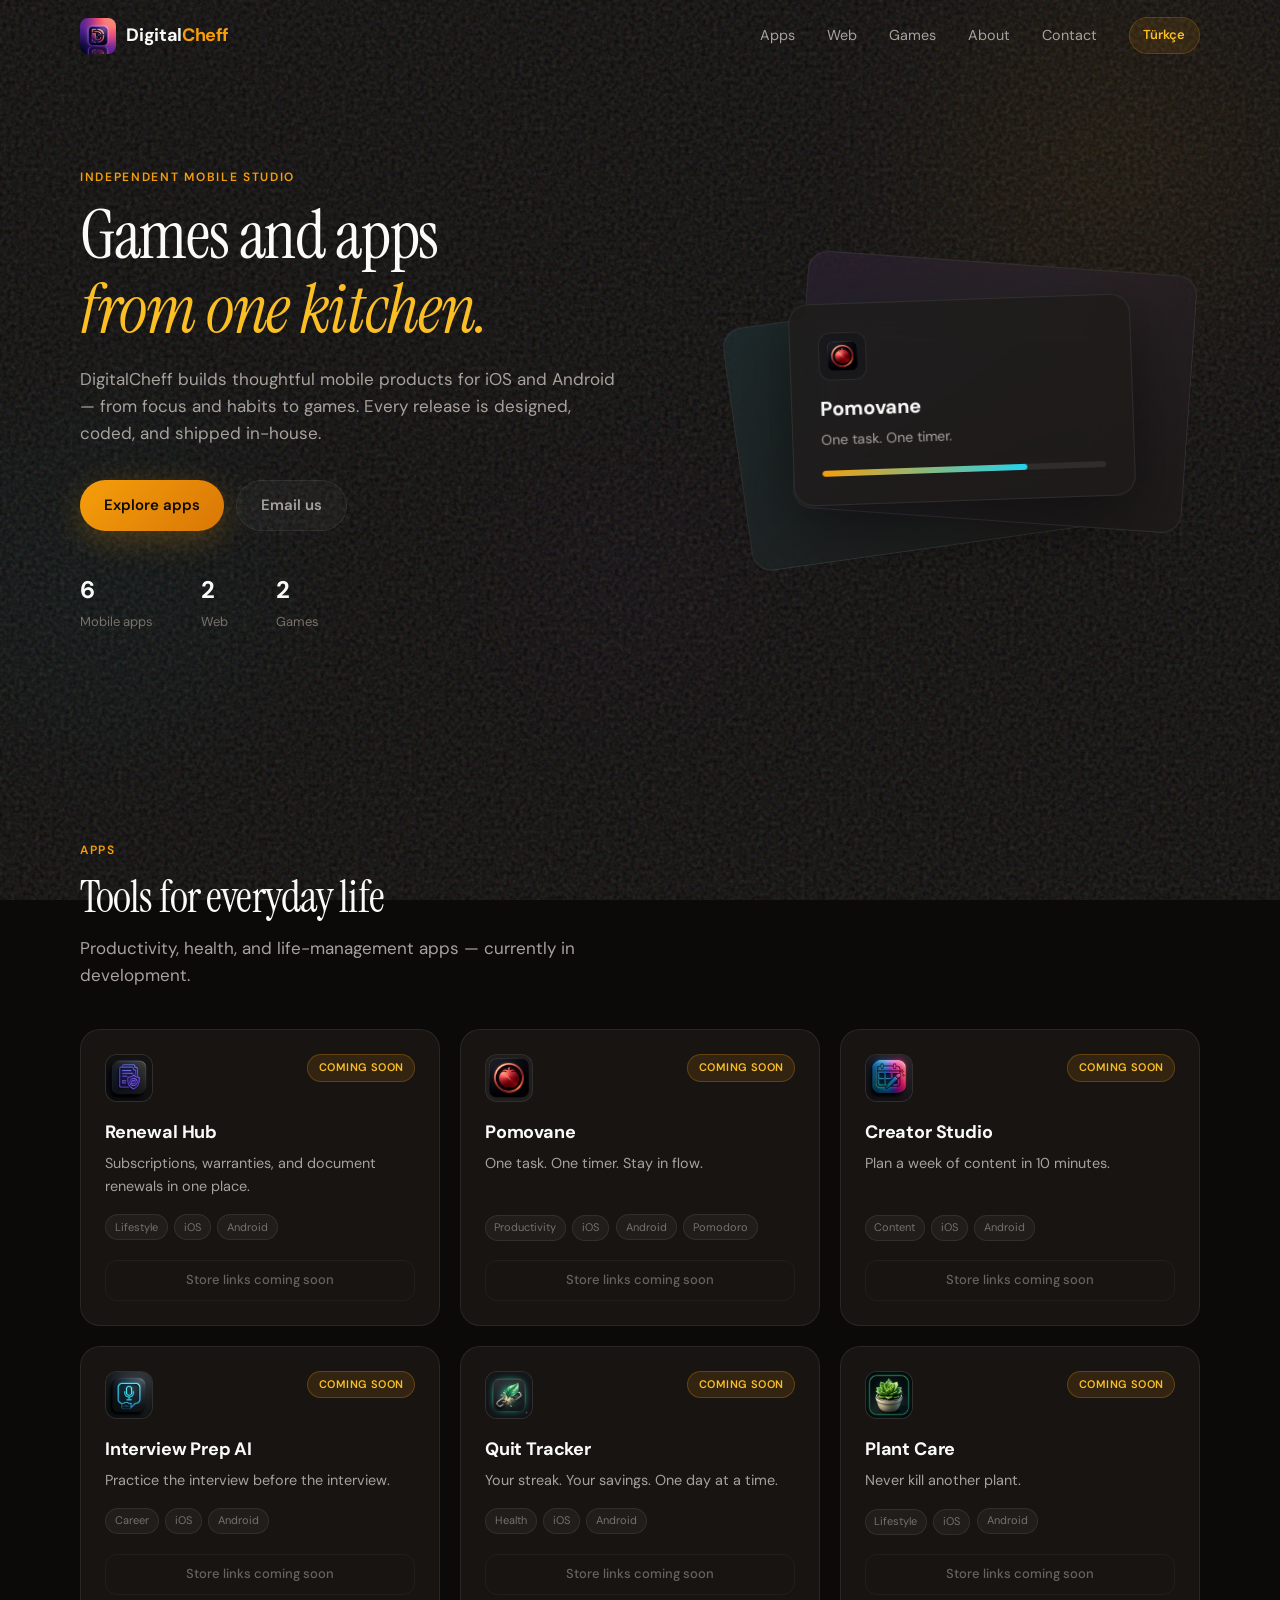
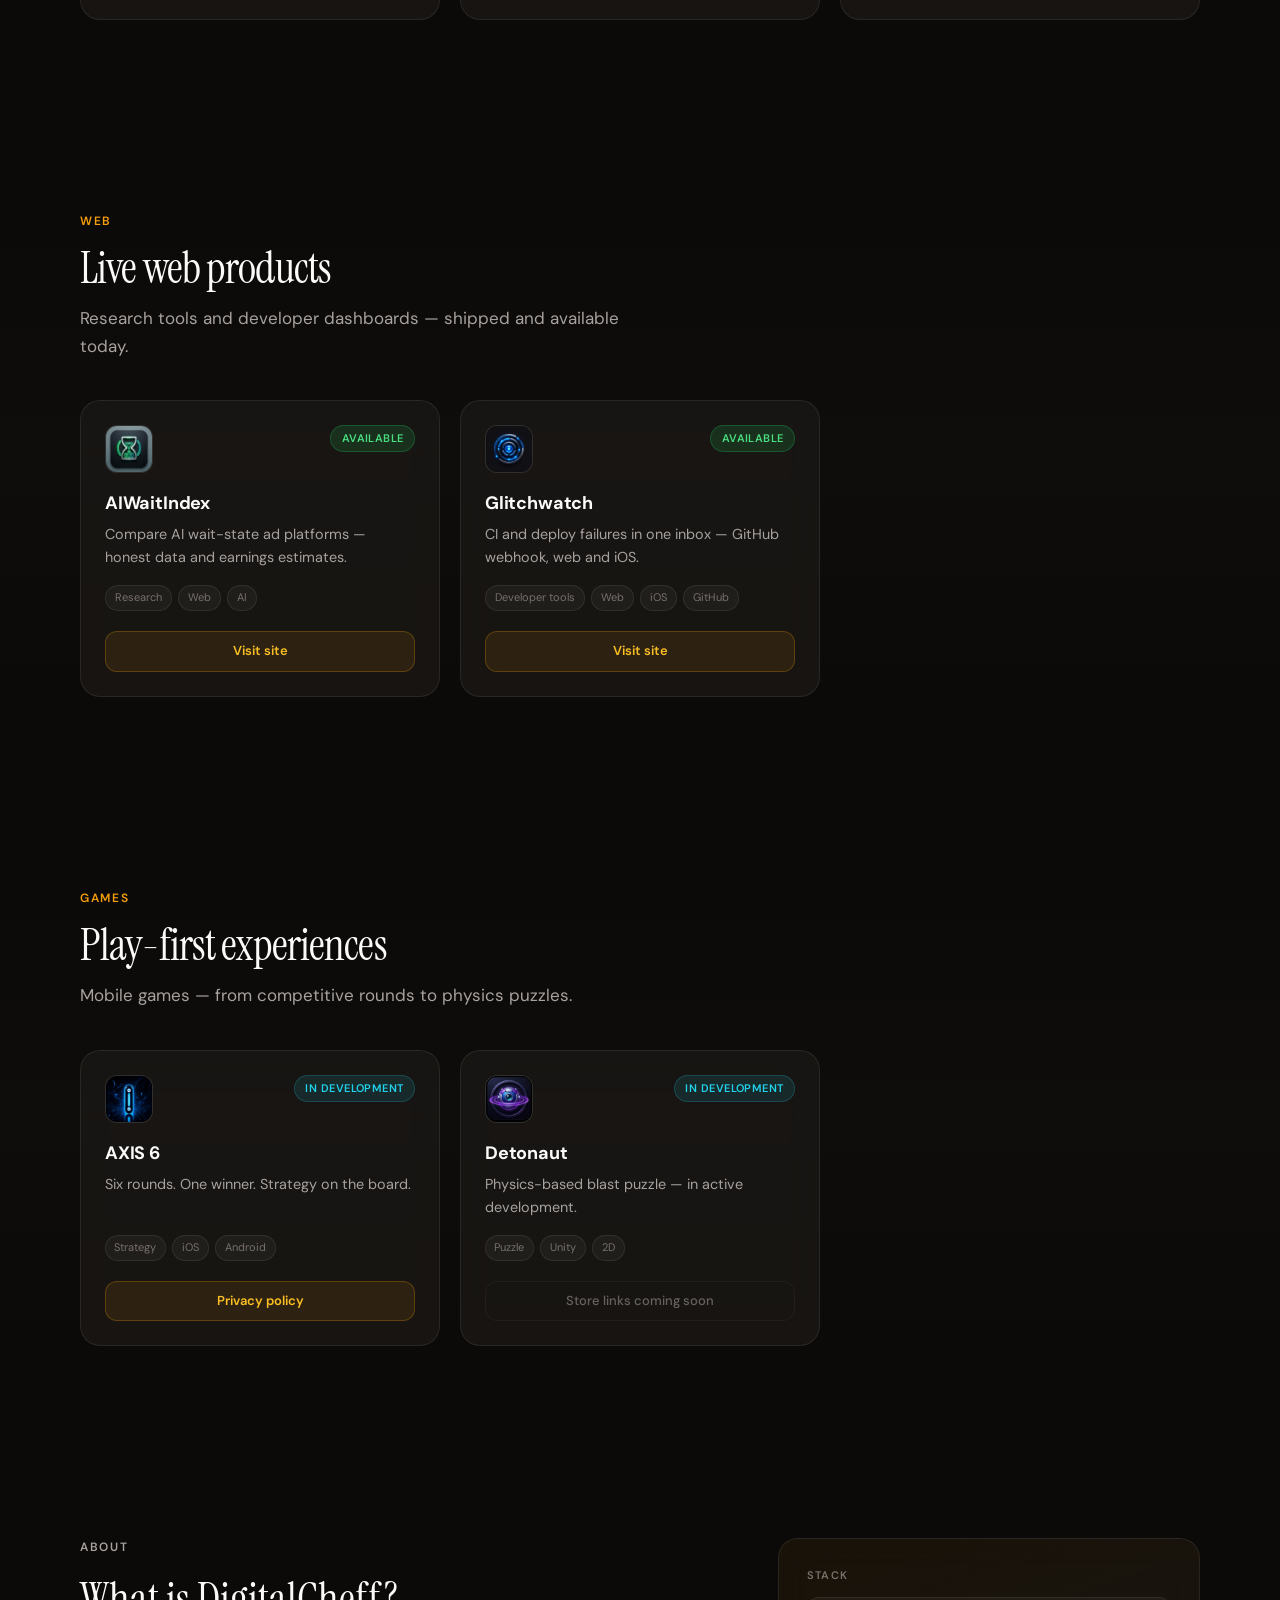
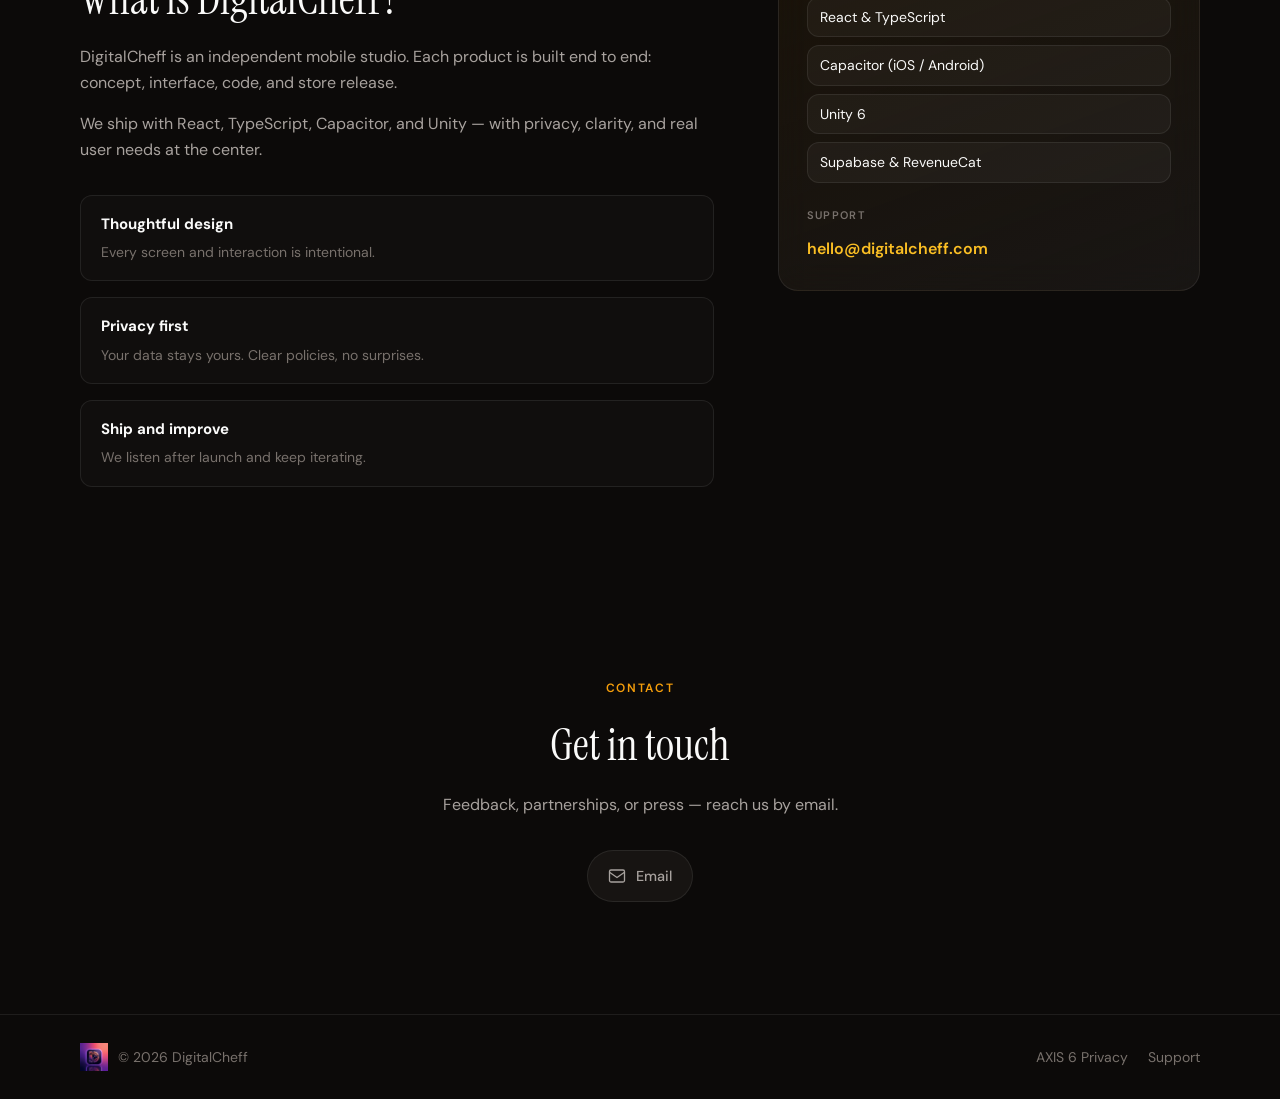
==== commit d0f50e0b: "Update Pomovane icon with new PNG asset. Replace the previous JPG-derived icon and bump cache bust s" ====
--- a/index.html
+++ b/index.html
@@ -16,7 +16,7 @@
   <link rel="preconnect" href="https://fonts.googleapis.com">
   <link rel="preconnect" href="https://fonts.gstatic.com" crossorigin>
   <link href="https://fonts.googleapis.com/css2?family=DM+Sans:ital,opsz,wght@0,9..40,400;0,9..40,500;0,9..40,600;0,9..40,700;1,9..40,400&family=Instrument+Serif:ital@0;1&display=swap" rel="stylesheet">
-  <link rel="stylesheet" href="/assets/css/style.css?v=10">
+  <link rel="stylesheet" href="/assets/css/style.css?v=11">
 </head>
 <body>
   <a class="skip-link" href="#main" data-i18n="skip">Skip to content</a>
@@ -67,7 +67,7 @@
           <div class="hero-spotlight" aria-hidden="true">
             <article class="spotlight-card spotlight-card--lead">
               <div class="spotlight-card__icon spotlight-card__icon--image">
-                <img src="/assets/icons/pomovane-128.png" alt="" width="54" height="54" decoding="async">
+                <img src="/assets/icons/pomovane-128.png?v=11" alt="" width="54" height="54" decoding="async">
               </div>
               <div class="spotlight-card__body">
                 <p class="spotlight-card__eyebrow" data-i18n="hero.spotlightLabel">Featured app</p>
@@ -124,7 +124,7 @@
             <div class="hero-card hero-card--mid"></div>
             <div class="hero-card hero-card--front">
               <div class="hero-card__icon hero-card__icon--image">
-                <img src="/assets/icons/pomovane-128.png" alt="" width="40" height="40" decoding="async">
+                <img src="/assets/icons/pomovane-128.png?v=11" alt="" width="40" height="40" decoding="async">
               </div>
               <p class="hero-card__label">Pomovane</p>
               <p class="hero-card__tag">One task. One timer.</p>
@@ -222,6 +222,6 @@
     </div>
   </footer>
 
-  <script src="/assets/js/main.js?v=10" type="module"></script>
+  <script src="/assets/js/main.js?v=11" type="module"></script>
 </body>
 </html>
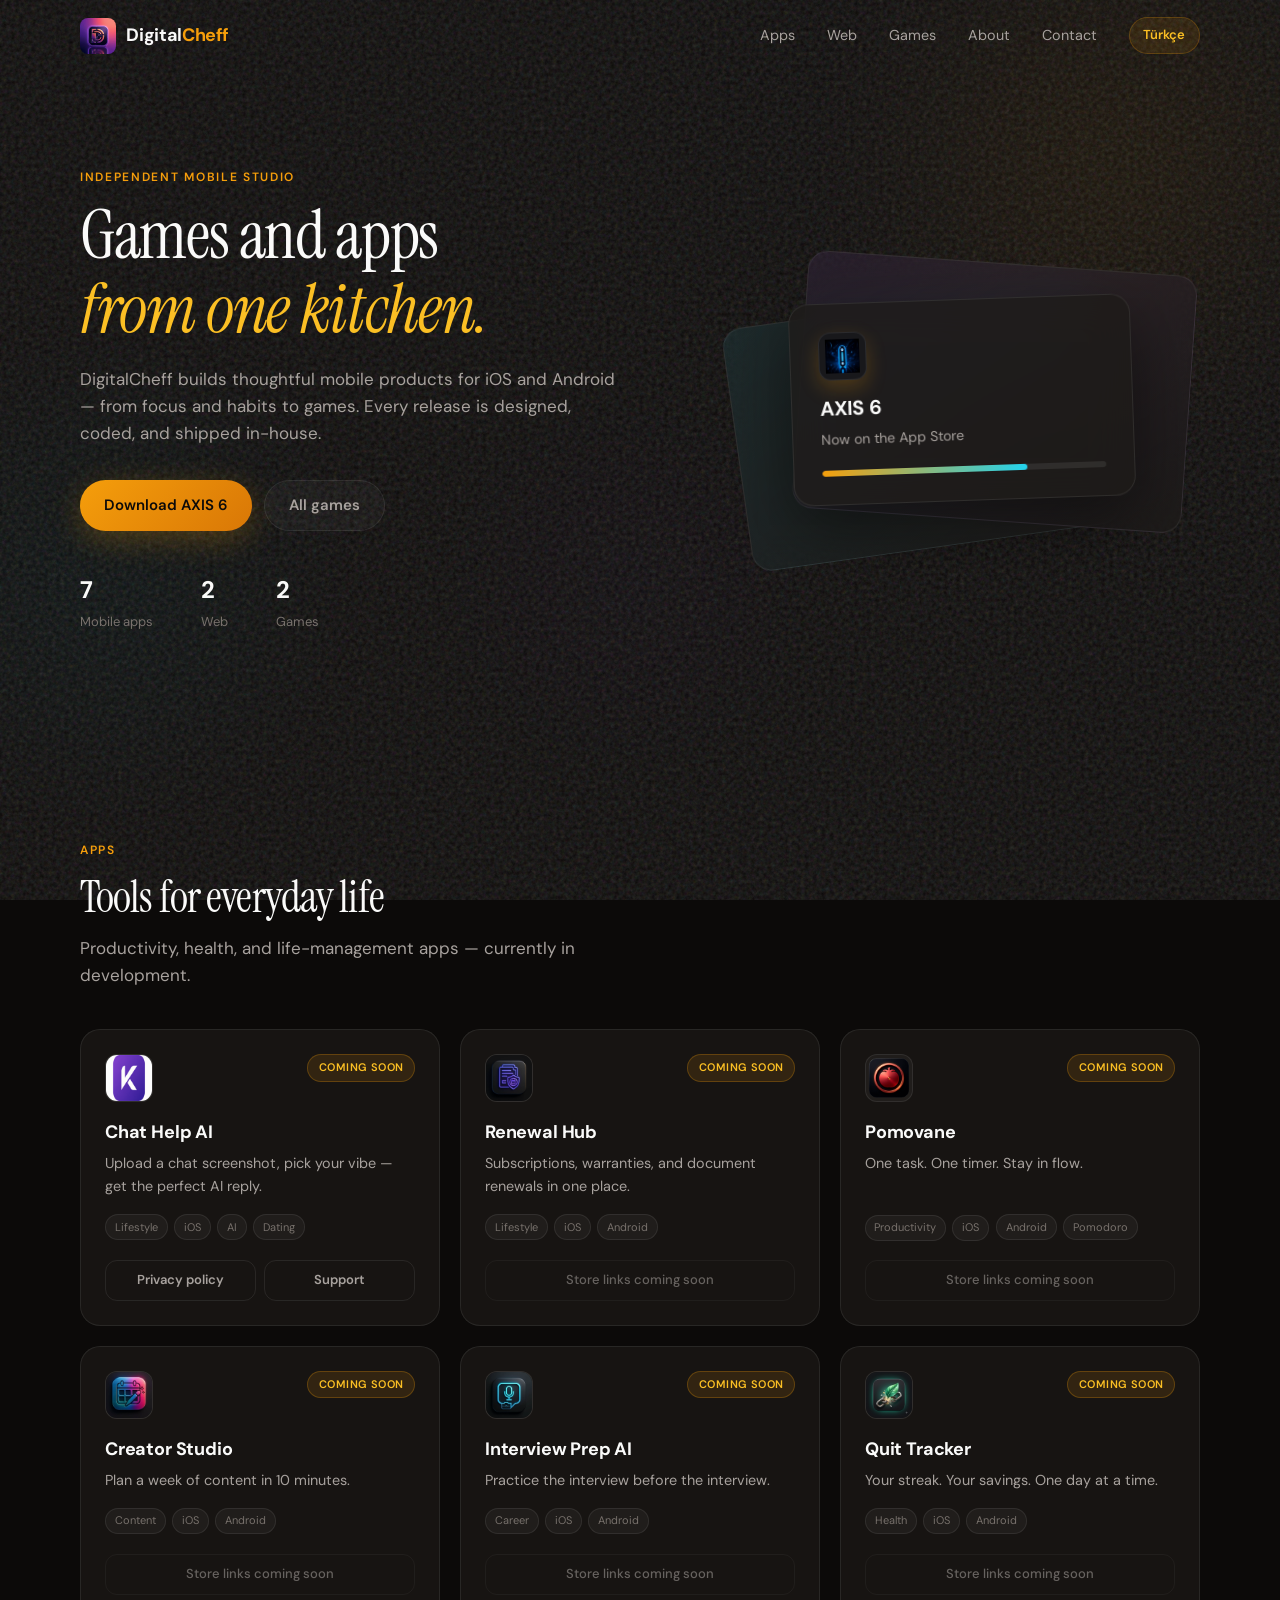
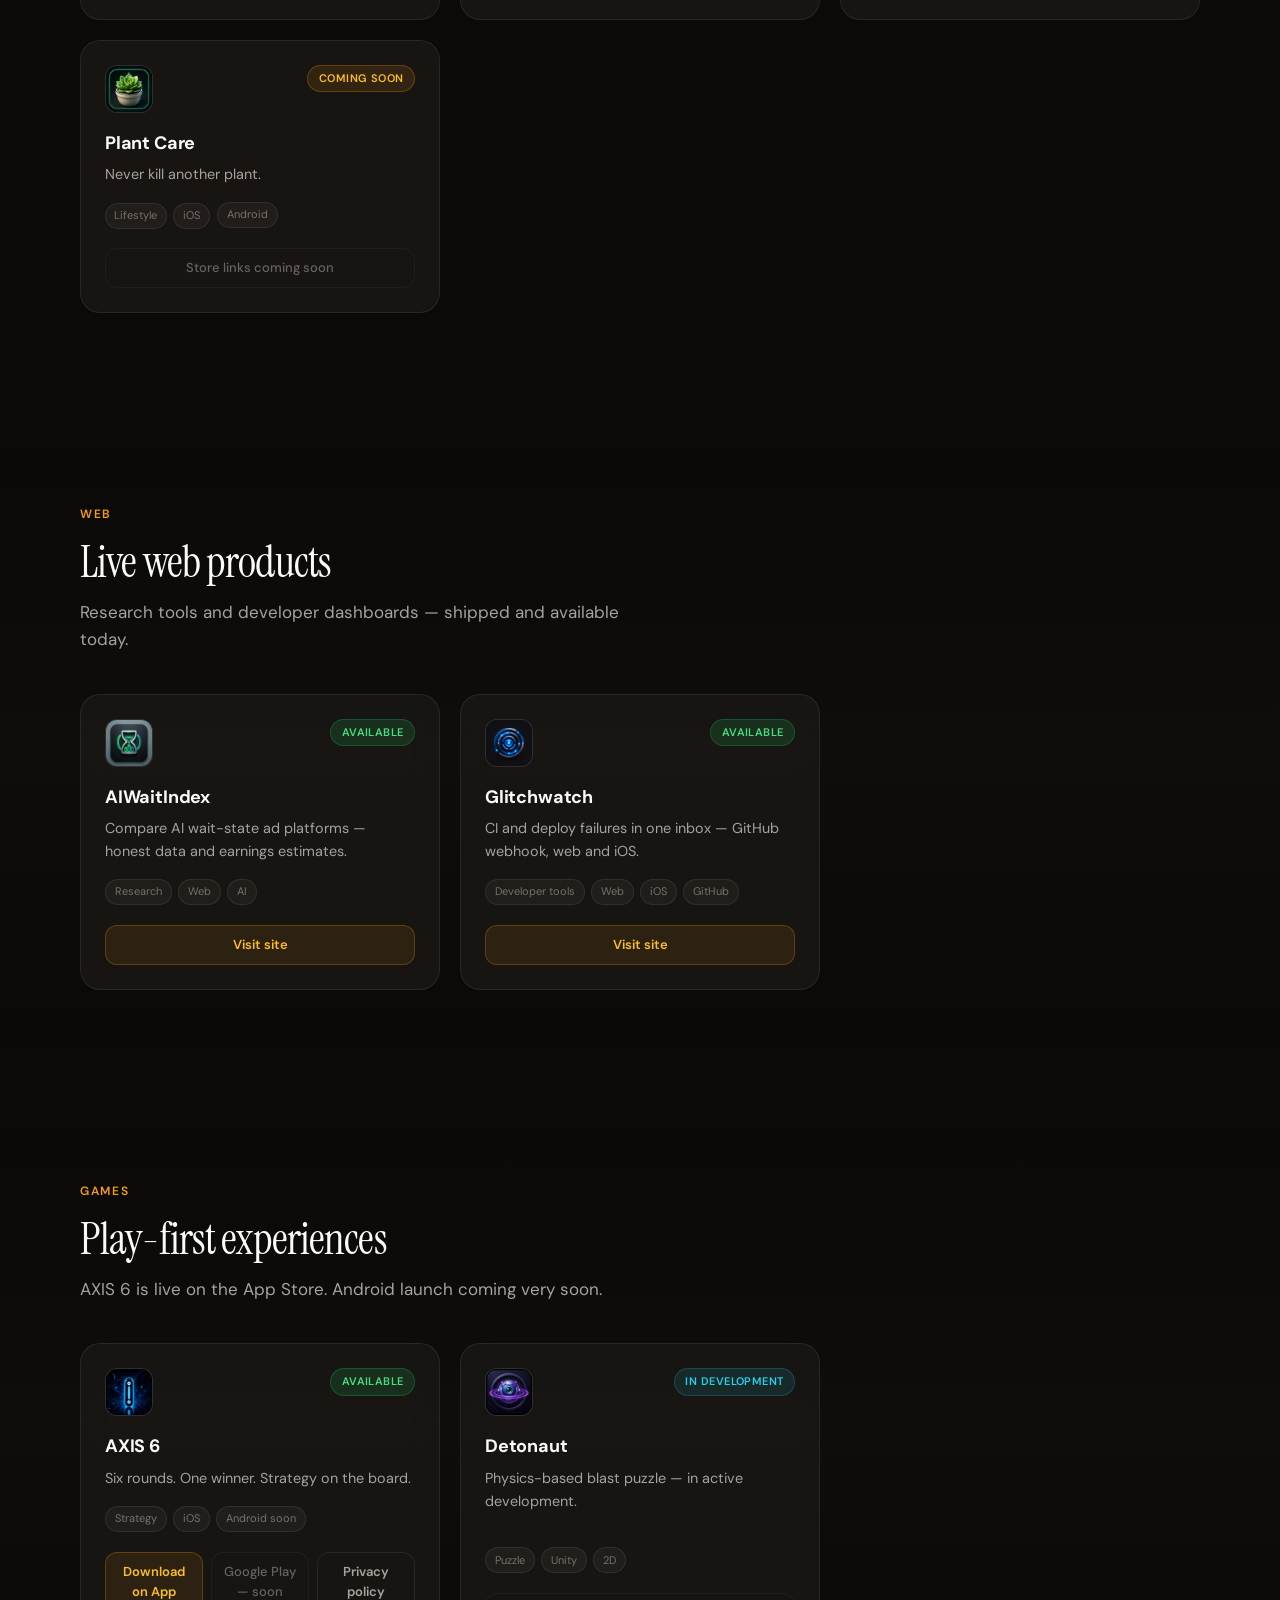
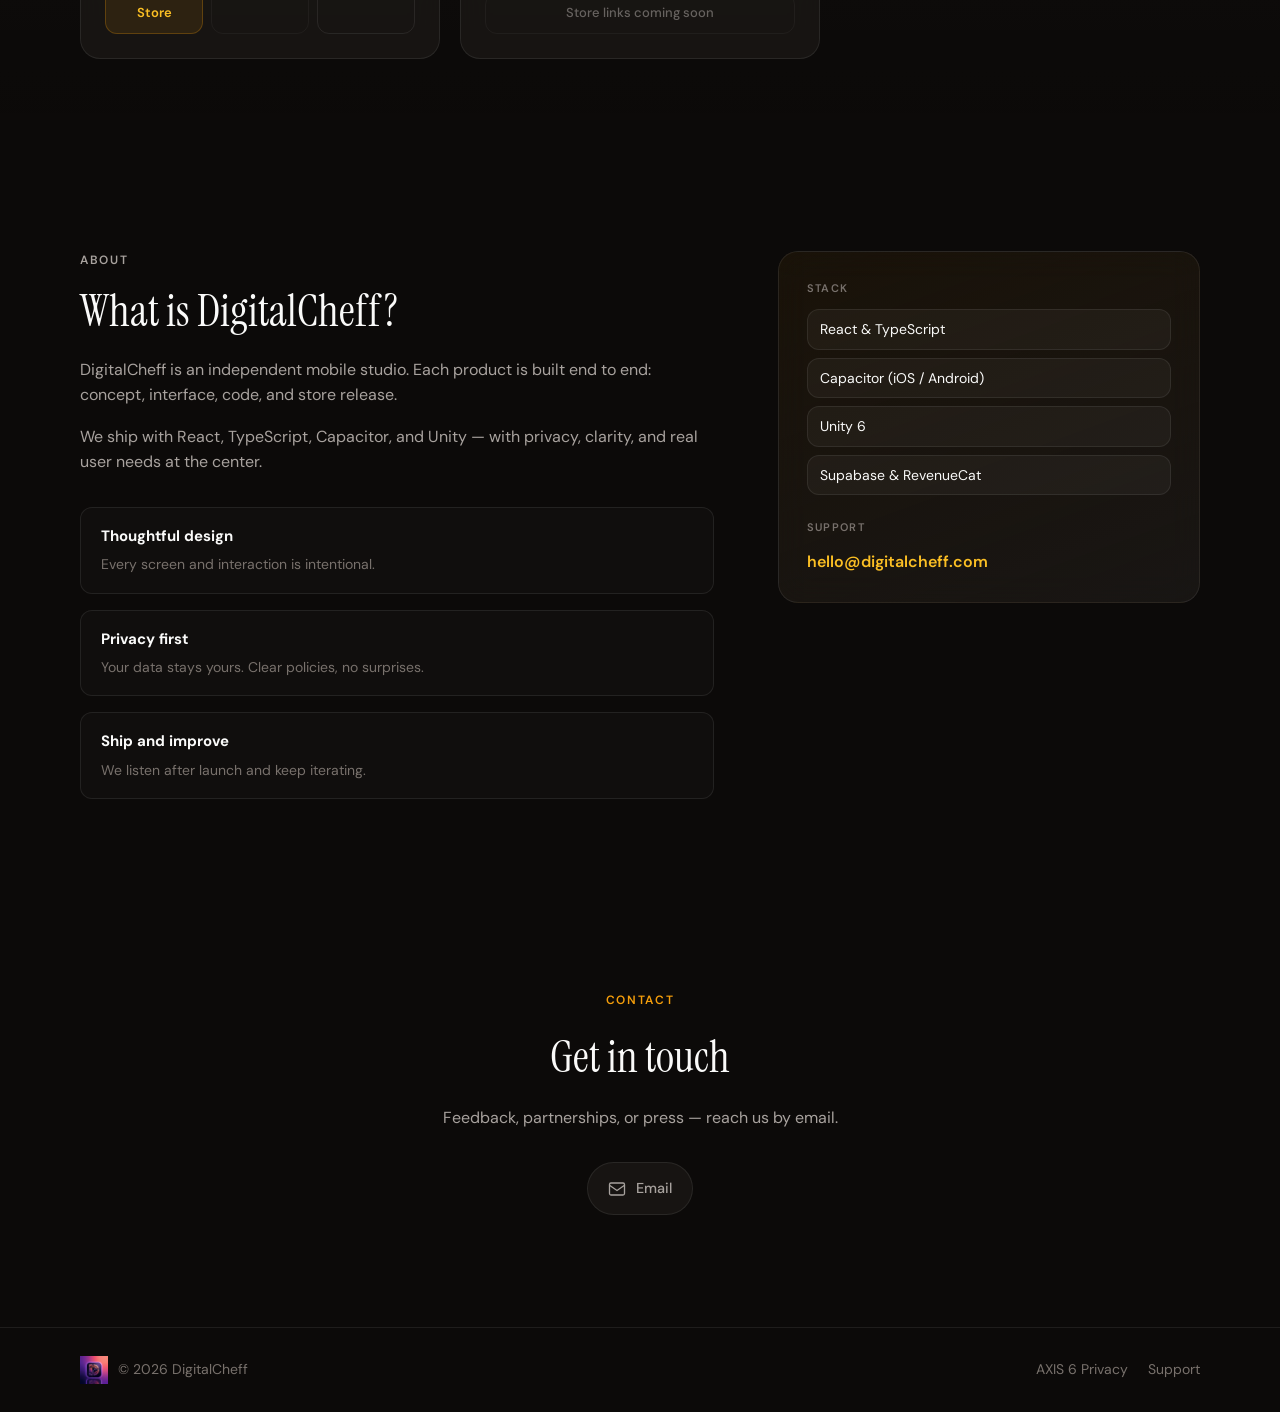
==== commit a2f5381f: "Point AXIS 6 to the live App Store from the portfolio site. Feature the game in the hero, mark it as" ====
--- a/index.html
+++ b/index.html
@@ -16,7 +16,7 @@
   <link rel="preconnect" href="https://fonts.googleapis.com">
   <link rel="preconnect" href="https://fonts.gstatic.com" crossorigin>
   <link href="https://fonts.googleapis.com/css2?family=DM+Sans:ital,opsz,wght@0,9..40,400;0,9..40,500;0,9..40,600;0,9..40,700;1,9..40,400&family=Instrument+Serif:ital@0;1&display=swap" rel="stylesheet">
-  <link rel="stylesheet" href="/assets/css/style.css?v=11">
+  <link rel="stylesheet" href="/assets/css/style.css?v=12">
 </head>
 <body>
   <a class="skip-link" href="#main" data-i18n="skip">Skip to content</a>
@@ -65,30 +65,30 @@
           <p class="eyebrow" data-i18n="hero.eyebrow">Independent mobile studio</p>
 
           <div class="hero-spotlight" aria-hidden="true">
-            <article class="spotlight-card spotlight-card--lead">
+            <a class="spotlight-card spotlight-card--lead spotlight-card--axis6" href="https://apps.apple.com/us/app/axis-6/id6777100703" target="_blank" rel="noopener noreferrer">
               <div class="spotlight-card__icon spotlight-card__icon--image">
-                <img src="/assets/icons/pomovane-128.png?v=11" alt="" width="54" height="54" decoding="async">
+                <img src="/assets/icons/axis6-128.png" alt="" width="54" height="54" decoding="async">
               </div>
               <div class="spotlight-card__body">
-                <p class="spotlight-card__eyebrow" data-i18n="hero.spotlightLabel">Featured app</p>
-                <p class="spotlight-card__name">Pomovane</p>
-                <p class="spotlight-card__tag" data-i18n="hero.spotlightPomovane">One task. One timer. Stay in flow.</p>
-                <div class="spotlight-card__bar" role="presentation"><span></span></div>
+                <p class="spotlight-card__eyebrow" data-i18n="hero.spotlightLabel">Now on the App Store</p>
+                <p class="spotlight-card__name">AXIS 6</p>
+                <p class="spotlight-card__tag" data-i18n="hero.spotlightAxis6">Six rounds. One winner. Strategy on the board.</p>
+                <span class="spotlight-card__cta" data-i18n="hero.spotlightCta">Download</span>
               </div>
-            </article>
+            </a>
             <div class="spotlight-row">
-              <article class="spotlight-card spotlight-card--compact">
+              <a class="spotlight-card spotlight-card--compact" href="#games">
                 <span class="spotlight-card__chip spotlight-card__chip--image">
-                  <img src="/assets/icons/axis6-128.png" alt="" width="32" height="32" decoding="async">
+                  <img src="/assets/icons/pomovane-128.png?v=11" alt="" width="32" height="32" decoding="async">
                 </span>
-                <span class="spotlight-card__compact-name">AXIS 6</span>
-              </article>
-              <article class="spotlight-card spotlight-card--compact">
+                <span class="spotlight-card__compact-name">Pomovane</span>
+              </a>
+              <a class="spotlight-card spotlight-card--compact" href="#web">
                 <span class="spotlight-card__chip spotlight-card__chip--image">
-                  <img src="/assets/icons/renewal-hub-128.png" alt="" width="32" height="32" decoding="async">
+                  <img src="/assets/icons/glitchwatch-128.png" alt="" width="32" height="32" decoding="async">
                 </span>
-                <span class="spotlight-card__compact-name">Renewal Hub</span>
-              </article>
+                <span class="spotlight-card__compact-name">Glitchwatch</span>
+              </a>
             </div>
           </div>
 
@@ -100,12 +100,12 @@
             DigitalCheff builds thoughtful mobile products for iOS and Android — from focus and habits to games. Every release is designed, coded, and shipped in-house.
           </p>
           <div class="hero__actions">
-            <a class="btn btn--primary" href="#apps" data-i18n="hero.cta">Explore apps</a>
-            <a class="btn btn--ghost" href="mailto:hello@digitalcheff.com" data-i18n="hero.emailCta">Email us</a>
+            <a class="btn btn--primary" href="https://apps.apple.com/us/app/axis-6/id6777100703" target="_blank" rel="noopener noreferrer" data-i18n="hero.cta">Download AXIS 6</a>
+            <a class="btn btn--ghost" href="#games" data-i18n="hero.ctaGames">All games</a>
           </div>
           <dl class="hero__stats">
             <div>
-              <dt>6</dt>
+              <dt>7</dt>
               <dd data-i18n="hero.statApps">Apps</dd>
             </div>
             <div>
@@ -122,14 +122,14 @@
           <div class="hero-stack">
             <div class="hero-card hero-card--back"></div>
             <div class="hero-card hero-card--mid"></div>
-            <div class="hero-card hero-card--front">
-              <div class="hero-card__icon hero-card__icon--image">
-                <img src="/assets/icons/pomovane-128.png?v=11" alt="" width="40" height="40" decoding="async">
+            <a class="hero-card hero-card--front" href="https://apps.apple.com/us/app/axis-6/id6777100703" target="_blank" rel="noopener noreferrer">
+              <div class="hero-card__icon hero-card__icon--image hero-card__icon--axis6">
+                <img src="/assets/icons/axis6-128.png" alt="" width="40" height="40" decoding="async">
               </div>
-              <p class="hero-card__label">Pomovane</p>
-              <p class="hero-card__tag">One task. One timer.</p>
+              <p class="hero-card__label">AXIS 6</p>
+              <p class="hero-card__tag" data-i18n="hero.spotlightLabel">Now on the App Store</p>
               <div class="hero-card__bar" role="presentation"><span></span></div>
-            </div>
+            </a>
           </div>
         </div>
       </div>
@@ -222,6 +222,6 @@
     </div>
   </footer>
 
-  <script src="/assets/js/main.js?v=11" type="module"></script>
+  <script src="/assets/js/main.js?v=12" type="module"></script>
 </body>
 </html>
--- a/assets/css/style.css
+++ b/assets/css/style.css
@@ -377,6 +377,17 @@
   padding: 1.75rem;
   transform: rotate(-2deg);
   box-shadow: 0 24px 64px rgba(0, 0, 0, 0.45);
+  color: inherit;
+  transition: transform 0.25s var(--ease), box-shadow 0.25s;
+}
+
+a.hero-card--front:hover {
+  transform: rotate(-2deg) translateY(-4px);
+  box-shadow: 0 28px 72px rgba(0, 0, 0, 0.5);
+}
+
+.hero-card__icon--axis6 {
+  box-shadow: 0 8px 20px rgba(245, 158, 11, 0.22);
 }
 
 .hero-card__icon {
@@ -428,6 +439,20 @@
   box-shadow:
     0 18px 44px rgba(0, 0, 0, 0.32),
     inset 0 1px 0 rgba(255, 255, 255, 0.06);
+  color: inherit;
+  transition: border-color 0.2s var(--ease), transform 0.2s var(--ease), box-shadow 0.2s;
+}
+
+a.spotlight-card--lead:hover {
+  border-color: rgba(245, 158, 11, 0.45);
+  transform: translateY(-1px);
+  box-shadow:
+    0 22px 48px rgba(0, 0, 0, 0.36),
+    0 0 0 1px rgba(245, 158, 11, 0.12);
+}
+
+.spotlight-card--axis6 .spotlight-card__eyebrow {
+  color: var(--amber-soft);
 }
 
 .spotlight-card__icon {
@@ -508,6 +533,18 @@
   color: var(--text-muted);
 }
 
+.spotlight-card__cta {
+  display: inline-flex;
+  align-items: center;
+  padding: 0.45rem 0.85rem;
+  border-radius: 999px;
+  font-size: 0.75rem;
+  font-weight: 700;
+  letter-spacing: 0.02em;
+  background: linear-gradient(135deg, var(--amber), #d97706);
+  color: var(--bg);
+}
+
 .spotlight-card__bar {
   height: 5px;
   border-radius: 999px;
@@ -538,6 +575,13 @@
   border: 1px solid var(--border);
   background: rgba(28, 25, 23, 0.82);
   min-width: 0;
+  color: inherit;
+  transition: border-color 0.2s, background 0.2s;
+}
+
+a.spotlight-card--compact:hover {
+  border-color: var(--border-hover);
+  background: rgba(28, 25, 23, 0.95);
 }
 
 .spotlight-card__chip {
